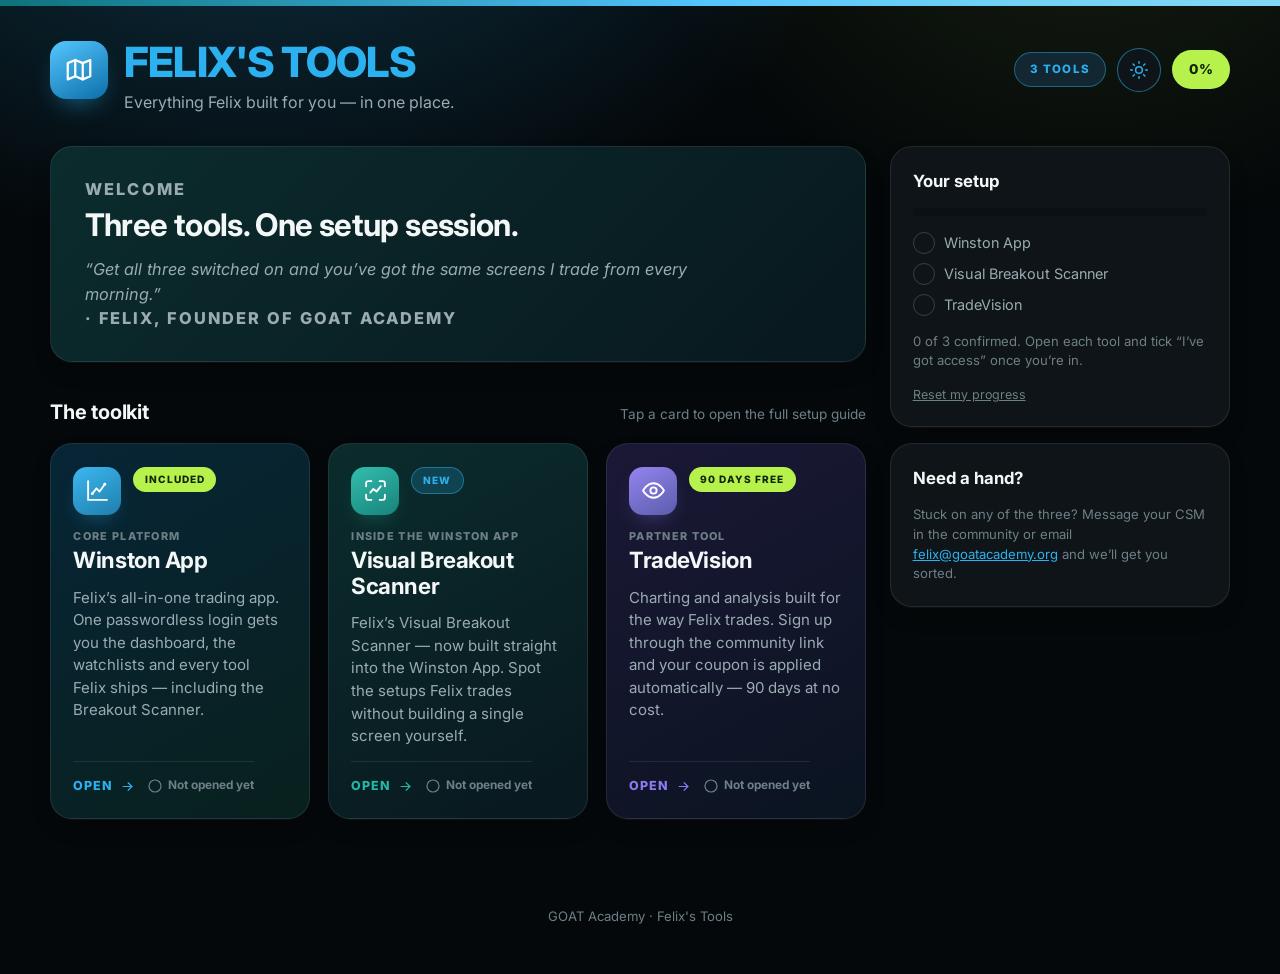
==== index.html @ 4d1be170 "Add Felix's Tools display app Three promotional cards for the Winston App, the Visual Breakout Scann" ====
<!DOCTYPE html>
<html lang="en" data-theme="dark">
  <head>
    <meta charset="utf-8" />
    <meta name="viewport" content="width=device-width, initial-scale=1" />
    <title>Felix's Tools · GOAT Academy</title>
    <meta
      name="description"
      content="The three tools Felix built for the GOAT Academy community — the Winston App, the Visual Breakout Scanner and TradeVision."
    />
    <link
      rel="icon"
      href="data:image/svg+xml,<svg xmlns='http://www.w3.org/2000/svg' viewBox='0 0 100 100'><text y='.9em' font-size='90'>🐐</text></svg>"
    />
    <link rel="preconnect" href="https://fonts.googleapis.com" />
    <link rel="preconnect" href="https://fonts.gstatic.com" crossorigin />
    <link
      href="https://fonts.googleapis.com/css2?family=Inter:wght@400;600;700;800&display=swap"
      rel="stylesheet"
    />
    <link rel="stylesheet" href="assets/styles.css" />
  </head>
  <body>
    <div class="topbar"></div>

    <header class="masthead">
      <div class="wrap masthead__row">
        <span class="brandmark">
          <svg
            id="brandIcon"
            viewBox="0 0 24 24"
            fill="none"
            stroke="currentColor"
            stroke-width="1.8"
            stroke-linecap="round"
            stroke-linejoin="round"
            aria-hidden="true"
          ></svg>
        </span>

        <div class="masthead__titles">
          <h1>Felix's Tools</h1>
          <p>Everything Felix built for you — in one place.</p>
        </div>

        <div class="masthead__meta">
          <span class="chip chip--edition" id="toolCount">3 tools</span>
          <button class="theme-toggle" id="themeToggle" type="button" aria-label="Switch theme">
            <svg
              id="iconMoon"
              class="icon-moon"
              viewBox="0 0 24 24"
              fill="none"
              stroke="currentColor"
              stroke-width="1.8"
              stroke-linecap="round"
              stroke-linejoin="round"
              aria-hidden="true"
            ></svg>
            <svg
              id="iconSun"
              class="icon-sun"
              viewBox="0 0 24 24"
              fill="none"
              stroke="currentColor"
              stroke-width="1.8"
              stroke-linecap="round"
              stroke-linejoin="round"
              aria-hidden="true"
            ></svg>
          </button>
          <span class="chip chip--progress" id="progressChip">0%</span>
        </div>
      </div>
    </header>

    <main class="wrap layout">
      <div>
        <section class="hero">
          <p class="eyebrow">Welcome</p>
          <h2>Three tools. One setup session.</h2>
          <p class="hero__quote">
            “Get all three switched on and you’ve got the same screens I trade
            from every morning.”
          </p>
          <p class="hero__by">· Felix, founder of GOAT Academy</p>
        </section>

        <div class="section-head">
          <h2>The toolkit</h2>
          <span>Tap a card to open the full setup guide</span>
        </div>

        <div class="cards" id="cards"></div>
      </div>

      <aside class="rail">
        <section class="panel" id="progressPanel">
          <h2>Your setup</h2>
          <div class="meter"><div class="meter__fill" id="meterFill"></div></div>
          <ul class="checklist" id="checklist"></ul>
          <p class="panel__note" id="progressNote"></p>
          <button class="reset" id="resetProgress" type="button">Reset my progress</button>
        </section>

        <section class="panel">
          <h2>Need a hand?</h2>
          <p class="panel__note" style="margin-top: 0">
            Stuck on any of the three? Message your CSM in the community or email
            <a href="mailto:felix@goatacademy.org">felix@goatacademy.org</a> and
            we’ll get you sorted.
          </p>
        </section>
      </aside>
    </main>

    <footer class="foot wrap">GOAT Academy · Felix's Tools</footer>

    <div
      class="overlay"
      id="overlay"
      role="dialog"
      aria-modal="true"
      aria-labelledby="detailTitle"
      aria-hidden="true"
    >
      <article class="detail" id="detail"></article>
    </div>

    <script src="assets/data.js"></script>
    <script src="assets/app.js"></script>
  </body>
</html>
---- assets/styles.css ----
/* ==========================================================================
   Felix's Tools — design tokens
   Light is the base palette; dark overrides only the tokens that change.
   ========================================================================== */

:root {
  --font-sans: 'Inter', -apple-system, BlinkMacSystemFont, 'Segoe UI', Roboto,
    Helvetica, Arial, sans-serif;

  --bg: #f2f5f7;
  --bg-glow-1: rgba(36, 169, 232, 0.16);
  --bg-glow-2: rgba(182, 242, 75, 0.14);
  --surface: #ffffff;
  --surface-2: #f6f9fa;
  --surface-sunken: #eef3f5;
  --border: rgba(11, 34, 43, 0.1);
  --border-strong: rgba(11, 34, 43, 0.18);

  --text: #0b222b;
  --text-muted: #5b7079;
  --text-faint: #8497a0;

  --blue: #0d86c4;
  --blue-bright: #24a9e8;
  --lime: #6f9c12;
  --lime-chip-bg: #b6f24b;
  --lime-chip-text: #17300a;

  --card-teal-1: #e4f4f1;
  --card-teal-2: #d8ecf3;
  --card-violet-1: #ece6fb;
  --card-violet-2: #ddeaf9;
  --card-blue-1: #e0f0fb;
  --card-blue-2: #e7f3ec;

  --shadow-sm: 0 1px 2px rgba(11, 34, 43, 0.06),
    0 8px 24px -12px rgba(11, 34, 43, 0.18);
  --shadow-lg: 0 24px 70px -24px rgba(11, 34, 43, 0.35);
  --scrim: rgba(232, 239, 242, 0.72);

  --radius-sm: 10px;
  --radius: 16px;
  --radius-lg: 22px;
  --ease: cubic-bezier(0.22, 0.85, 0.25, 1);
}

html[data-theme='dark'] {
  --bg: #05080a;
  --bg-glow-1: rgba(36, 169, 232, 0.28);
  --bg-glow-2: rgba(182, 242, 75, 0.1);
  --surface: #0e1417;
  --surface-2: #131b1f;
  --surface-sunken: #0a1014;
  --border: rgba(255, 255, 255, 0.09);
  --border-strong: rgba(255, 255, 255, 0.18);

  --text: #f3f7f8;
  --text-muted: #9aabb2;
  --text-faint: #6d7f87;

  --blue: #2cb1f0;
  --blue-bright: #56c6ff;
  --lime: #b6f24b;
  --lime-chip-bg: #b6f24b;
  --lime-chip-text: #10250a;

  --card-teal-1: #0b2c2c;
  --card-teal-2: #08181f;
  --card-violet-1: #1b1836;
  --card-violet-2: #0a1420;
  --card-blue-1: #072536;
  --card-blue-2: #08201d;

  --shadow-sm: 0 1px 0 rgba(255, 255, 255, 0.04),
    0 10px 30px -18px rgba(0, 0, 0, 0.9);
  --shadow-lg: 0 40px 90px -30px rgba(0, 0, 0, 0.95);
  --scrim: rgba(3, 6, 8, 0.78);
}

/* ==========================================================================
   Base
   ========================================================================== */

* {
  box-sizing: border-box;
}

html {
  -webkit-text-size-adjust: 100%;
}

body {
  margin: 0;
  font-family: var(--font-sans);
  background: var(--bg);
  color: var(--text);
  line-height: 1.5;
  -webkit-font-smoothing: antialiased;
  transition: background-color 0.35s var(--ease), color 0.35s var(--ease);
}

body::before {
  content: '';
  position: fixed;
  inset: -20vh 0 auto 0;
  height: 70vh;
  background: radial-gradient(
      70% 100% at 20% 0%,
      var(--bg-glow-1),
      transparent 70%
    ),
    radial-gradient(50% 90% at 85% 5%, var(--bg-glow-2), transparent 70%);
  pointer-events: none;
  z-index: 0;
}

a {
  color: var(--blue);
}

img {
  max-width: 100%;
}

button {
  font: inherit;
  color: inherit;
}

.wrap {
  position: relative;
  z-index: 1;
  width: min(1180px, 100% - 2.5rem);
  margin-inline: auto;
}

.eyebrow {
  font-size: 0.72rem;
  font-weight: 800;
  letter-spacing: 0.14em;
  text-transform: uppercase;
  color: var(--blue);
  margin: 0 0 0.4rem;
}

.visually-hidden {
  position: absolute;
  width: 1px;
  height: 1px;
  margin: -1px;
  padding: 0;
  overflow: hidden;
  clip: rect(0 0 0 0);
  white-space: nowrap;
}

/* ==========================================================================
   Header
   ========================================================================== */

.topbar {
  height: 6px;
  background: linear-gradient(90deg, #0b6b6b, var(--blue-bright) 55%, #7fd8ff);
}

.masthead {
  padding: 2.2rem 0 0.5rem;
}

.masthead__row {
  display: flex;
  align-items: flex-start;
  gap: 1rem;
  flex-wrap: wrap;
}

.brandmark {
  width: 58px;
  height: 58px;
  border-radius: 16px;
  display: grid;
  place-items: center;
  background: linear-gradient(150deg, var(--blue-bright), #0b6fa8);
  color: #fff;
  flex: none;
  box-shadow: 0 12px 28px -14px rgba(36, 169, 232, 0.9);
}

.brandmark svg {
  width: 30px;
  height: 30px;
}

.masthead__titles {
  flex: 1 1 260px;
  min-width: 0;
}

.masthead h1 {
  margin: 0;
  font-size: clamp(1.75rem, 4.5vw, 2.6rem);
  line-height: 1.04;
  letter-spacing: -0.02em;
  font-weight: 800;
  text-transform: uppercase;
  color: var(--blue);
}

.masthead p {
  margin: 0.35rem 0 0;
  color: var(--text-muted);
}

.masthead__meta {
  display: flex;
  align-items: center;
  gap: 0.7rem;
  margin-left: auto;
  padding-top: 0.4rem;
}

.chip {
  display: inline-flex;
  align-items: center;
  gap: 0.4rem;
  padding: 0.5rem 0.95rem;
  border-radius: 999px;
  font-size: 0.72rem;
  font-weight: 800;
  letter-spacing: 0.1em;
  text-transform: uppercase;
  border: 1px solid var(--border-strong);
  background: var(--surface);
  color: var(--text-muted);
}

.chip--edition {
  color: var(--blue);
  border-color: color-mix(in srgb, var(--blue) 45%, transparent);
  background: color-mix(in srgb, var(--blue) 12%, var(--surface));
}

.chip--progress {
  background: var(--lime-chip-bg);
  color: var(--lime-chip-text);
  border-color: transparent;
  font-size: 0.85rem;
  letter-spacing: 0.02em;
  padding: 0.5rem 1rem;
}

.theme-toggle {
  width: 44px;
  height: 44px;
  border-radius: 50%;
  display: grid;
  place-items: center;
  cursor: pointer;
  background: var(--surface);
  border: 1.5px solid color-mix(in srgb, var(--blue) 55%, transparent);
  color: var(--blue);
  transition: transform 0.2s var(--ease), background-color 0.2s var(--ease);
}

.theme-toggle:hover {
  transform: translateY(-1px);
  background: color-mix(in srgb, var(--blue) 12%, var(--surface));
}

.theme-toggle svg {
  width: 20px;
  height: 20px;
}

.theme-toggle .icon-sun {
  display: none;
}

html[data-theme='dark'] .theme-toggle .icon-sun {
  display: block;
}

html[data-theme='dark'] .theme-toggle .icon-moon {
  display: none;
}

/* ==========================================================================
   Hero + progress rail
   ========================================================================== */

.layout {
  display: grid;
  grid-template-columns: minmax(0, 1fr) 340px;
  gap: 1.5rem;
  align-items: start;
  padding: 1.5rem 0 4rem;
}

.hero {
  border-radius: var(--radius-lg);
  padding: 1.9rem 2.1rem;
  background: linear-gradient(135deg, var(--card-teal-1), var(--card-teal-2));
  border: 1px solid var(--border);
  box-shadow: var(--shadow-sm);
}

.hero h2 {
  margin: 0 0 0.55rem;
  font-size: clamp(1.4rem, 3vw, 1.95rem);
  letter-spacing: -0.02em;
}

.hero p {
  margin: 0;
  max-width: 62ch;
  color: var(--text-muted);
  font-size: 1.02rem;
}

.hero__quote {
  font-style: italic;
}

.hero__by {
  margin-top: 1rem;
  font-size: 0.72rem;
  font-weight: 800;
  letter-spacing: 0.12em;
  text-transform: uppercase;
  color: var(--lime);
}

.section-head {
  display: flex;
  align-items: baseline;
  justify-content: space-between;
  gap: 1rem;
  margin: 2.2rem 0 1rem;
}

.section-head h2 {
  margin: 0;
  font-size: 1.25rem;
  letter-spacing: -0.01em;
}

.section-head span {
  font-size: 0.85rem;
  color: var(--text-faint);
}

/* ==========================================================================
   Tool cards
   ========================================================================== */

.cards {
  display: grid;
  grid-template-columns: repeat(auto-fit, minmax(255px, 1fr));
  gap: 1.1rem;
}

.card {
  position: relative;
  display: flex;
  flex-direction: column;
  gap: 0.85rem;
  text-align: left;
  padding: 1.4rem;
  min-height: 300px;
  border-radius: var(--radius-lg);
  border: 1px solid var(--border);
  background: linear-gradient(150deg, var(--c1), var(--c2));
  box-shadow: var(--shadow-sm);
  cursor: pointer;
  overflow: hidden;
  transition: transform 0.3s var(--ease), box-shadow 0.3s var(--ease),
    border-color 0.3s var(--ease), opacity 0.2s linear;
}

.card[data-accent='blue'] {
  --c1: var(--card-blue-1);
  --c2: var(--card-blue-2);
  --tint: var(--blue);
}

.card[data-accent='teal'] {
  --c1: var(--card-teal-1);
  --c2: var(--card-teal-2);
  --tint: #22b8a6;
}

.card[data-accent='violet'] {
  --c1: var(--card-violet-1);
  --c2: var(--card-violet-2);
  --tint: #8b7bf0;
}

.card::after {
  content: '';
  position: absolute;
  inset: auto -30% -55% auto;
  width: 220px;
  height: 220px;
  border-radius: 50%;
  background: radial-gradient(
    circle,
    color-mix(in srgb, var(--tint) 40%, transparent),
    transparent 65%
  );
  opacity: 0.55;
  pointer-events: none;
  transition: transform 0.45s var(--ease), opacity 0.45s var(--ease);
}

.card:hover,
.card:focus-visible {
  transform: translateY(-4px);
  border-color: color-mix(in srgb, var(--tint) 55%, transparent);
  box-shadow: var(--shadow-lg);
  outline: none;
}

.card:hover::after {
  transform: scale(1.25);
  opacity: 0.8;
}

.card.is-source {
  opacity: 0;
  pointer-events: none;
}

.card__top {
  display: flex;
  align-items: flex-start;
  justify-content: space-between;
  gap: 0.75rem;
}

.card__icon {
  width: 48px;
  height: 48px;
  border-radius: 14px;
  display: grid;
  place-items: center;
  color: #fff;
  background: linear-gradient(
    150deg,
    color-mix(in srgb, var(--tint) 92%, #fff),
    color-mix(in srgb, var(--tint) 65%, #04222c)
  );
  box-shadow: 0 10px 24px -14px color-mix(in srgb, var(--tint) 90%, transparent);
  flex: none;
}

.card__icon svg {
  width: 25px;
  height: 25px;
}

.badge {
  padding: 0.32rem 0.7rem;
  border-radius: 999px;
  font-size: 0.63rem;
  font-weight: 800;
  letter-spacing: 0.1em;
  text-transform: uppercase;
  white-space: nowrap;
}

.badge--lime {
  background: var(--lime-chip-bg);
  color: var(--lime-chip-text);
}

.badge--blue {
  background: color-mix(in srgb, var(--blue) 20%, transparent);
  color: var(--blue);
  border: 1px solid color-mix(in srgb, var(--blue) 45%, transparent);
}

.card__kicker {
  font-size: 0.68rem;
  font-weight: 800;
  letter-spacing: 0.12em;
  text-transform: uppercase;
  color: var(--text-faint);
}

.card h3 {
  margin: 0.15rem 0 0;
  font-size: 1.4rem;
  line-height: 1.15;
  letter-spacing: -0.02em;
}

.card__summary {
  margin: 0;
  color: var(--text-muted);
  font-size: 0.94rem;
}

.card__foot {
  margin-top: auto;
  display: flex;
  align-items: center;
  justify-content: space-between;
  gap: 0.75rem;
  padding-top: 0.9rem;
  border-top: 1px solid var(--border);
}

.card__open {
  display: inline-flex;
  align-items: center;
  gap: 0.4rem;
  font-size: 0.78rem;
  font-weight: 800;
  letter-spacing: 0.08em;
  text-transform: uppercase;
  color: var(--tint);
}

.card__open svg {
  width: 15px;
  height: 15px;
  transition: transform 0.25s var(--ease);
}

.card:hover .card__open svg {
  transform: translateX(3px);
}

.status {
  display: inline-flex;
  align-items: center;
  gap: 0.35rem;
  font-size: 0.74rem;
  font-weight: 700;
  color: var(--text-faint);
}

.status svg {
  width: 16px;
  height: 16px;
}

.status[data-state='done'] {
  color: var(--lime);
}

.status[data-state='opened'] {
  color: var(--blue);
}

/* ==========================================================================
   Progress rail
   ========================================================================== */

.rail {
  display: grid;
  gap: 1rem;
  position: sticky;
  top: 1.25rem;
}

.panel {
  border-radius: var(--radius-lg);
  border: 1px solid var(--border);
  background: var(--surface);
  padding: 1.35rem;
  box-shadow: var(--shadow-sm);
}

.panel h2 {
  margin: 0 0 0.9rem;
  font-size: 1.05rem;
}

.meter {
  height: 8px;
  border-radius: 999px;
  background: var(--surface-sunken);
  overflow: hidden;
  margin-bottom: 1rem;
}

.meter__fill {
  height: 100%;
  width: 0%;
  border-radius: 999px;
  background: linear-gradient(90deg, var(--blue-bright), var(--lime-chip-bg));
  transition: width 0.5s var(--ease);
}

.checklist {
  list-style: none;
  margin: 0;
  padding: 0;
  display: grid;
  gap: 0.55rem;
}

.checklist li {
  display: flex;
  align-items: center;
  gap: 0.6rem;
  font-size: 0.9rem;
  color: var(--text-muted);
}

.checklist li[data-state='done'] {
  color: var(--text);
  font-weight: 600;
}

.tick {
  width: 22px;
  height: 22px;
  border-radius: 50%;
  flex: none;
  display: grid;
  place-items: center;
  border: 1.5px solid var(--border-strong);
  color: transparent;
}

.checklist li[data-state='opened'] .tick {
  border-color: var(--blue);
  color: var(--blue);
}

.checklist li[data-state='done'] .tick {
  background: var(--lime-chip-bg);
  border-color: var(--lime-chip-bg);
  color: var(--lime-chip-text);
}

.tick svg {
  width: 12px;
  height: 12px;
}

.panel__note {
  margin: 1rem 0 0;
  font-size: 0.82rem;
  color: var(--text-faint);
}

.panel--complete {
  background: linear-gradient(150deg, var(--card-teal-1), var(--card-teal-2));
}

.reset {
  margin-top: 0.9rem;
  background: none;
  border: none;
  padding: 0;
  font-size: 0.78rem;
  color: var(--text-faint);
  text-decoration: underline;
  cursor: pointer;
}

/* ==========================================================================
   Expanded detail — the card "opens" into this
   ========================================================================== */

.overlay {
  position: fixed;
  inset: 0;
  z-index: 50;
  display: grid;
  place-items: center;
  padding: clamp(0.75rem, 3vw, 2.5rem);
  background: var(--scrim);
  backdrop-filter: blur(14px);
  opacity: 0;
  pointer-events: none;
  transition: opacity 0.3s var(--ease);
}

.overlay.is-open {
  opacity: 1;
  pointer-events: auto;
}

.detail {
  position: relative;
  width: min(760px, 100%);
  max-height: 100%;
  overflow-y: auto;
  border-radius: var(--radius-lg);
  border: 1px solid var(--border-strong);
  background: linear-gradient(160deg, var(--c1), var(--c2) 45%, var(--surface) 45%);
  box-shadow: var(--shadow-lg);
  transform-origin: top left;
}

.detail[data-accent='blue'] {
  --c1: var(--card-blue-1);
  --c2: var(--card-blue-2);
  --tint: var(--blue);
}

.detail[data-accent='teal'] {
  --c1: var(--card-teal-1);
  --c2: var(--card-teal-2);
  --tint: #22b8a6;
}

.detail[data-accent='violet'] {
  --c1: var(--card-violet-1);
  --c2: var(--card-violet-2);
  --tint: #8b7bf0;
}

.detail__inner {
  opacity: 0;
  transition: opacity 0.25s var(--ease) 0.12s;
}

.overlay.is-open .detail__inner {
  opacity: 1;
}

.detail__head {
  padding: 1.7rem 1.8rem 1.5rem;
  display: flex;
  gap: 1rem;
  align-items: flex-start;
}

.detail__head .card__icon {
  width: 58px;
  height: 58px;
  border-radius: 17px;
}

.detail__head .card__icon svg {
  width: 30px;
  height: 30px;
}

.detail h2 {
  margin: 0.2rem 0 0.4rem;
  font-size: clamp(1.5rem, 3.6vw, 2rem);
  letter-spacing: -0.025em;
}

.detail__summary {
  margin: 0;
  color: var(--text-muted);
  max-width: 56ch;
}

.close {
  position: absolute;
  top: 1rem;
  right: 1rem;
  width: 40px;
  height: 40px;
  border-radius: 50%;
  display: grid;
  place-items: center;
  cursor: pointer;
  border: 1px solid var(--border-strong);
  background: var(--surface);
  color: var(--text-muted);
  transition: transform 0.2s var(--ease), color 0.2s var(--ease);
}

.close:hover {
  transform: rotate(90deg);
  color: var(--text);
}

.close svg {
  width: 17px;
  height: 17px;
}

.detail__body {
  background: var(--surface);
  border-top: 1px solid var(--border);
  padding: 1.6rem 1.8rem 1.8rem;
  display: grid;
  gap: 1.5rem;
}

.block h3 {
  margin: 0 0 0.75rem;
  font-size: 0.72rem;
  font-weight: 800;
  letter-spacing: 0.14em;
  text-transform: uppercase;
  color: var(--text-faint);
}

.highlights {
  list-style: none;
  margin: 0;
  padding: 0;
  display: grid;
  gap: 0.5rem;
}

.highlights li {
  display: flex;
  gap: 0.6rem;
  align-items: flex-start;
  font-size: 0.95rem;
  color: var(--text-muted);
}

.highlights li svg {
  width: 17px;
  height: 17px;
  flex: none;
  margin-top: 0.2rem;
  color: var(--tint);
}

.steps {
  list-style: none;
  counter-reset: step;
  margin: 0;
  padding: 0;
  display: grid;
  gap: 0.7rem;
}

.steps li {
  counter-increment: step;
  display: grid;
  grid-template-columns: 30px minmax(0, 1fr);
  gap: 0.8rem;
  align-items: start;
  padding: 0.85rem 1rem;
  border-radius: var(--radius);
  background: var(--surface-2);
  border: 1px solid var(--border);
}

.steps li::before {
  content: counter(step);
  width: 30px;
  height: 30px;
  border-radius: 50%;
  display: grid;
  place-items: center;
  font-size: 0.85rem;
  font-weight: 800;
  color: #fff;
  background: linear-gradient(
    150deg,
    color-mix(in srgb, var(--tint) 92%, #fff),
    color-mix(in srgb, var(--tint) 62%, #04222c)
  );
}

.steps strong.step__title {
  display: block;
  margin-bottom: 0.1rem;
}

.steps p {
  margin: 0;
  font-size: 0.93rem;
  color: var(--text-muted);
}

.callout {
  padding: 0.95rem 1.1rem;
  border-radius: var(--radius);
  border: 1px solid color-mix(in srgb, var(--blue) 30%, transparent);
  background: color-mix(in srgb, var(--blue) 8%, var(--surface));
  font-size: 0.9rem;
  color: var(--text-muted);
}

.callout strong {
  color: var(--text);
}

.video {
  position: relative;
  display: block;
  border-radius: var(--radius);
  overflow: hidden;
  border: 1px solid var(--border);
  aspect-ratio: 16 / 9;
  background: var(--surface-sunken);
}

.video img {
  width: 100%;
  height: 100%;
  object-fit: cover;
  display: block;
}

.video__play {
  position: absolute;
  inset: 0;
  display: grid;
  place-items: center;
  background: linear-gradient(180deg, transparent 40%, rgba(0, 0, 0, 0.55));
  color: #fff;
  transition: background-color 0.25s var(--ease);
}

.video__play span {
  width: 62px;
  height: 62px;
  border-radius: 50%;
  display: grid;
  place-items: center;
  background: rgba(255, 255, 255, 0.16);
  border: 2px solid rgba(255, 255, 255, 0.85);
  backdrop-filter: blur(6px);
  transition: transform 0.25s var(--ease);
}

.video:hover .video__play span {
  transform: scale(1.08);
}

.video__label {
  position: absolute;
  left: 1rem;
  bottom: 0.9rem;
  font-size: 0.8rem;
  font-weight: 700;
  color: #fff;
  text-shadow: 0 2px 10px rgba(0, 0, 0, 0.6);
}

.support {
  padding: 1.1rem 1.2rem;
  border-radius: var(--radius);
  background: var(--surface-2);
  border: 1px solid var(--border);
}

.support h4 {
  margin: 0 0 0.3rem;
  font-size: 0.98rem;
}

.support p {
  margin: 0 0 0.7rem;
  font-size: 0.9rem;
  color: var(--text-muted);
}

/* Actions */

.actions {
  display: flex;
  flex-wrap: wrap;
  gap: 0.7rem;
  align-items: center;
}

.btn {
  display: inline-flex;
  align-items: center;
  gap: 0.5rem;
  padding: 0.8rem 1.25rem;
  border-radius: 999px;
  font-size: 0.9rem;
  font-weight: 700;
  text-decoration: none;
  cursor: pointer;
  border: 1px solid transparent;
  transition: transform 0.2s var(--ease), filter 0.2s var(--ease),
    background-color 0.2s var(--ease);
}

.btn:hover {
  transform: translateY(-1px);
  filter: brightness(1.05);
}

.btn svg {
  width: 16px;
  height: 16px;
}

.btn--primary {
  background: linear-gradient(120deg, var(--blue-bright), var(--blue));
  color: #fff;
  box-shadow: 0 14px 30px -16px var(--blue-bright);
}

.btn--ghost {
  background: transparent;
  border-color: var(--border-strong);
  color: var(--text-muted);
}

.btn--confirm {
  background: var(--surface-2);
  border-color: color-mix(in srgb, var(--lime) 45%, transparent);
  color: var(--text);
}

.btn--confirm[aria-pressed='true'] {
  background: var(--lime-chip-bg);
  border-color: var(--lime-chip-bg);
  color: var(--lime-chip-text);
}

.btn--confirm .check {
  width: 20px;
  height: 20px;
  border-radius: 6px;
  display: grid;
  place-items: center;
  border: 1.5px solid var(--border-strong);
  color: transparent;
}

.btn--confirm[aria-pressed='true'] .check {
  background: var(--lime-chip-text);
  border-color: var(--lime-chip-text);
  color: var(--lime-chip-bg);
}

.confirm-hint {
  font-size: 0.82rem;
  color: var(--text-faint);
  margin: 0;
}

.source-link {
  font-size: 0.8rem;
  color: var(--text-faint);
}

/* ==========================================================================
   Footer
   ========================================================================== */

.foot {
  padding: 1.5rem 0 3rem;
  color: var(--text-faint);
  font-size: 0.82rem;
  text-align: center;
}

/* ==========================================================================
   Responsive
   ========================================================================== */

@media (max-width: 960px) {
  .layout {
    grid-template-columns: minmax(0, 1fr);
  }

  .rail {
    position: static;
  }
}

@media (max-width: 620px) {
  .wrap {
    width: min(1180px, 100% - 1.6rem);
  }

  .masthead__meta {
    margin-left: 0;
    width: 100%;
  }

  .hero {
    padding: 1.4rem;
  }

  .detail__head,
  .detail__body {
    padding-inline: 1.15rem;
  }
}

@media (prefers-reduced-motion: reduce) {
  *,
  *::before,
  *::after {
    animation-duration: 0.001ms !important;
    transition-duration: 0.001ms !important;
  }
}
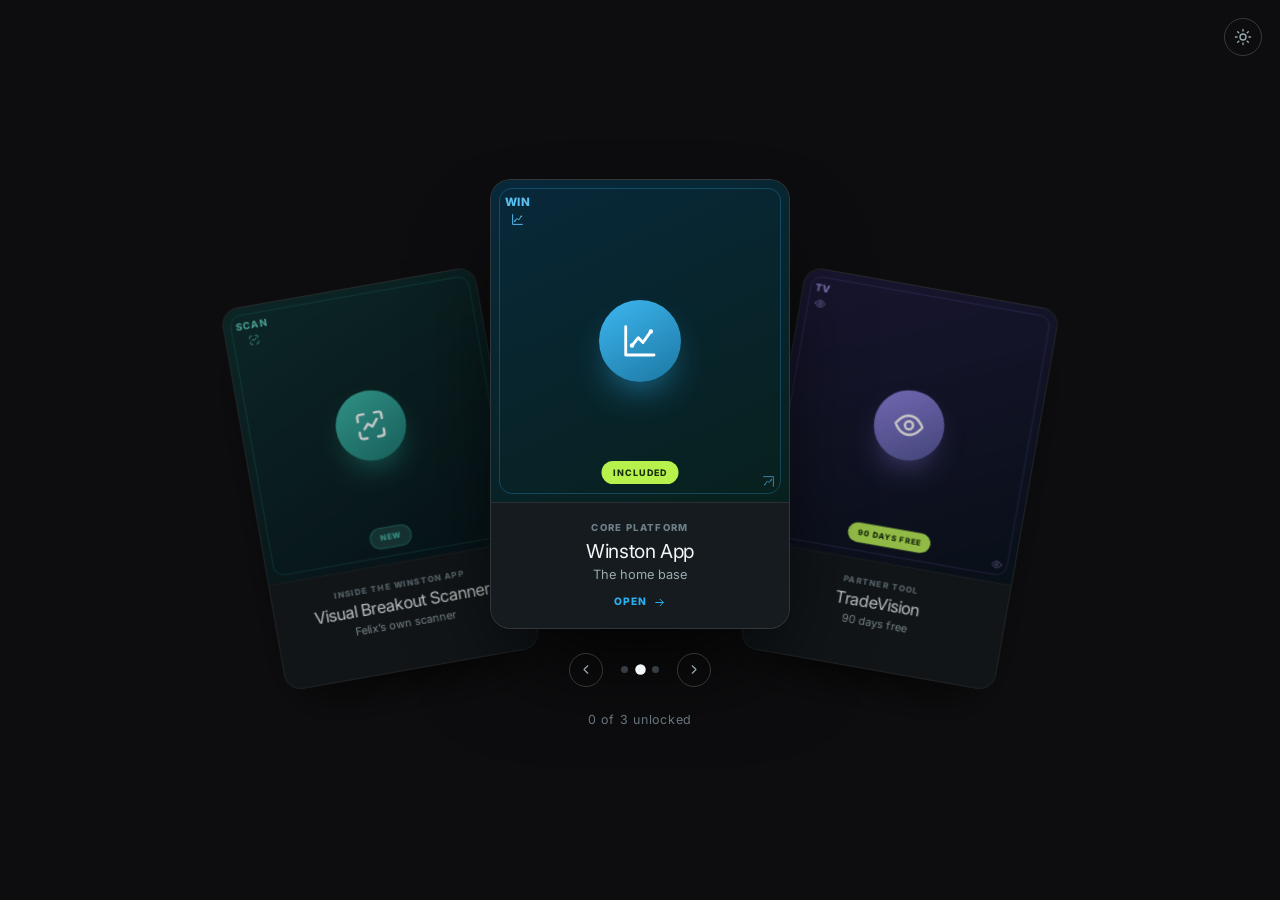
==== commit f5752bfc: "Rework the display as a three-card deck Replaces the dashboard layout with a plain stage holding thr" ====
--- a/index.html
+++ b/index.html
@@ -21,100 +21,44 @@
     <link rel="stylesheet" href="assets/styles.css" />
   </head>
   <body>
-    <div class="topbar"></div>
+    <button class="theme-toggle" id="themeToggle" type="button" aria-label="Switch theme">
+      <svg
+        id="iconMoon"
+        class="icon-moon"
+        viewBox="0 0 24 24"
+        fill="none"
+        stroke="currentColor"
+        stroke-width="1.8"
+        stroke-linecap="round"
+        stroke-linejoin="round"
+        aria-hidden="true"
+      ></svg>
+      <svg
+        id="iconSun"
+        class="icon-sun"
+        viewBox="0 0 24 24"
+        fill="none"
+        stroke="currentColor"
+        stroke-width="1.8"
+        stroke-linecap="round"
+        stroke-linejoin="round"
+        aria-hidden="true"
+      ></svg>
+    </button>
 
-    <header class="masthead">
-      <div class="wrap masthead__row">
-        <span class="brandmark">
-          <svg
-            id="brandIcon"
-            viewBox="0 0 24 24"
-            fill="none"
-            stroke="currentColor"
-            stroke-width="1.8"
-            stroke-linecap="round"
-            stroke-linejoin="round"
-            aria-hidden="true"
-          ></svg>
-        </span>
+    <main class="stage">
+      <h1 class="visually-hidden">Felix's Tools</h1>
 
-        <div class="masthead__titles">
-          <h1>Felix's Tools</h1>
-          <p>Everything Felix built for you — in one place.</p>
-        </div>
+      <div class="deck" id="deck"></div>
 
-        <div class="masthead__meta">
-          <span class="chip chip--edition" id="toolCount">3 tools</span>
-          <button class="theme-toggle" id="themeToggle" type="button" aria-label="Switch theme">
-            <svg
-              id="iconMoon"
-              class="icon-moon"
-              viewBox="0 0 24 24"
-              fill="none"
-              stroke="currentColor"
-              stroke-width="1.8"
-              stroke-linecap="round"
-              stroke-linejoin="round"
-              aria-hidden="true"
-            ></svg>
-            <svg
-              id="iconSun"
-              class="icon-sun"
-              viewBox="0 0 24 24"
-              fill="none"
-              stroke="currentColor"
-              stroke-width="1.8"
-              stroke-linecap="round"
-              stroke-linejoin="round"
-              aria-hidden="true"
-            ></svg>
-          </button>
-          <span class="chip chip--progress" id="progressChip">0%</span>
-        </div>
-      </div>
-    </header>
+      <nav class="deck-nav" aria-label="Choose a tool">
+        <button class="nav-btn" id="prevBtn" type="button" aria-label="Previous tool"></button>
+        <div class="dots" id="dots"></div>
+        <button class="nav-btn" id="nextBtn" type="button" aria-label="Next tool"></button>
+      </nav>
 
-    <main class="wrap layout">
-      <div>
-        <section class="hero">
-          <p class="eyebrow">Welcome</p>
-          <h2>Three tools. One setup session.</h2>
-          <p class="hero__quote">
-            “Get all three switched on and you’ve got the same screens I trade
-            from every morning.”
-          </p>
-          <p class="hero__by">· Felix, founder of GOAT Academy</p>
-        </section>
-
-        <div class="section-head">
-          <h2>The toolkit</h2>
-          <span>Tap a card to open the full setup guide</span>
-        </div>
-
-        <div class="cards" id="cards"></div>
-      </div>
-
-      <aside class="rail">
-        <section class="panel" id="progressPanel">
-          <h2>Your setup</h2>
-          <div class="meter"><div class="meter__fill" id="meterFill"></div></div>
-          <ul class="checklist" id="checklist"></ul>
-          <p class="panel__note" id="progressNote"></p>
-          <button class="reset" id="resetProgress" type="button">Reset my progress</button>
-        </section>
-
-        <section class="panel">
-          <h2>Need a hand?</h2>
-          <p class="panel__note" style="margin-top: 0">
-            Stuck on any of the three? Message your CSM in the community or email
-            <a href="mailto:felix@goatacademy.org">felix@goatacademy.org</a> and
-            we’ll get you sorted.
-          </p>
-        </section>
-      </aside>
+      <p class="deck-status" id="deckStatus"></p>
     </main>
-
-    <footer class="foot wrap">GOAT Academy · Felix's Tools</footer>
 
     <div
       class="overlay"
--- a/assets/styles.css
+++ b/assets/styles.css
@@ -1,5 +1,5 @@
 /* ==========================================================================
-   Felix's Tools — design tokens
+   Felix's Tools — a three-card deck.
    Light is the base palette; dark overrides only the tokens that change.
    ========================================================================== */
 
@@ -7,9 +7,7 @@
   --font-sans: 'Inter', -apple-system, BlinkMacSystemFont, 'Segoe UI', Roboto,
     Helvetica, Arial, sans-serif;
 
-  --bg: #f2f5f7;
-  --bg-glow-1: rgba(36, 169, 232, 0.16);
-  --bg-glow-2: rgba(182, 242, 75, 0.14);
+  --bg: #eef2f4;
   --surface: #ffffff;
   --surface-2: #f6f9fa;
   --surface-sunken: #eef3f5;
@@ -33,11 +31,21 @@
   --card-blue-1: #e0f0fb;
   --card-blue-2: #e7f3ec;
 
+  --card-face: #ffffff;
+  --card-edge: rgba(11, 34, 43, 0.12);
+  --card-shadow: 0 30px 60px -28px rgba(11, 34, 43, 0.55);
+  --card-shadow-active: 0 45px 90px -30px rgba(11, 34, 43, 0.6);
+
   --shadow-sm: 0 1px 2px rgba(11, 34, 43, 0.06),
     0 8px 24px -12px rgba(11, 34, 43, 0.18);
   --shadow-lg: 0 24px 70px -24px rgba(11, 34, 43, 0.35);
   --scrim: rgba(232, 239, 242, 0.72);
 
+  --side-filter: saturate(0.95);
+  --side-opacity: 0.62;
+  --side-filter-hover: saturate(1);
+  --side-opacity-hover: 0.85;
+
   --radius-sm: 10px;
   --radius: 16px;
   --radius-lg: 22px;
@@ -45,12 +53,10 @@
 }
 
 html[data-theme='dark'] {
-  --bg: #05080a;
-  --bg-glow-1: rgba(36, 169, 232, 0.28);
-  --bg-glow-2: rgba(182, 242, 75, 0.1);
-  --surface: #0e1417;
-  --surface-2: #131b1f;
-  --surface-sunken: #0a1014;
+  --bg: #0d0d0f;
+  --surface: #12181b;
+  --surface-2: #171f23;
+  --surface-sunken: #0b1114;
   --border: rgba(255, 255, 255, 0.09);
   --border-strong: rgba(255, 255, 255, 0.18);
 
@@ -61,20 +67,28 @@
   --blue: #2cb1f0;
   --blue-bright: #56c6ff;
   --lime: #b6f24b;
-  --lime-chip-bg: #b6f24b;
-  --lime-chip-text: #10250a;
-
-  --card-teal-1: #0b2c2c;
+
+  --card-teal-1: #0d3130;
   --card-teal-2: #08181f;
-  --card-violet-1: #1b1836;
+  --card-violet-1: #201c40;
   --card-violet-2: #0a1420;
-  --card-blue-1: #072536;
+  --card-blue-1: #08293b;
   --card-blue-2: #08201d;
+
+  --card-face: #151b1f;
+  --card-edge: rgba(255, 255, 255, 0.12);
+  --card-shadow: 0 30px 60px -25px rgba(0, 0, 0, 0.95);
+  --card-shadow-active: 0 50px 100px -30px rgba(0, 0, 0, 1);
 
   --shadow-sm: 0 1px 0 rgba(255, 255, 255, 0.04),
     0 10px 30px -18px rgba(0, 0, 0, 0.9);
   --shadow-lg: 0 40px 90px -30px rgba(0, 0, 0, 0.95);
-  --scrim: rgba(3, 6, 8, 0.78);
+  --scrim: rgba(6, 8, 9, 0.8);
+
+  --side-filter: brightness(0.78) saturate(0.9);
+  --side-opacity: 1;
+  --side-filter-hover: brightness(0.95) saturate(1);
+  --side-opacity-hover: 1;
 }
 
 /* ==========================================================================
@@ -85,8 +99,9 @@
   box-sizing: border-box;
 }
 
-html {
-  -webkit-text-size-adjust: 100%;
+html,
+body {
+  height: 100%;
 }
 
 body {
@@ -99,21 +114,6 @@
   transition: background-color 0.35s var(--ease), color 0.35s var(--ease);
 }
 
-body::before {
-  content: '';
-  position: fixed;
-  inset: -20vh 0 auto 0;
-  height: 70vh;
-  background: radial-gradient(
-      70% 100% at 20% 0%,
-      var(--bg-glow-1),
-      transparent 70%
-    ),
-    radial-gradient(50% 90% at 85% 5%, var(--bg-glow-2), transparent 70%);
-  pointer-events: none;
-  z-index: 0;
-}
-
 a {
   color: var(--blue);
 }
@@ -125,22 +125,6 @@
 button {
   font: inherit;
   color: inherit;
-}
-
-.wrap {
-  position: relative;
-  z-index: 1;
-  width: min(1180px, 100% - 2.5rem);
-  margin-inline: auto;
-}
-
-.eyebrow {
-  font-size: 0.72rem;
-  font-weight: 800;
-  letter-spacing: 0.14em;
-  text-transform: uppercase;
-  color: var(--blue);
-  margin: 0 0 0.4rem;
 }
 
 .visually-hidden {
@@ -154,311 +138,574 @@
   white-space: nowrap;
 }
 
-/* ==========================================================================
-   Header
-   ========================================================================== */
-
-.topbar {
-  height: 6px;
-  background: linear-gradient(90deg, #0b6b6b, var(--blue-bright) 55%, #7fd8ff);
-}
-
-.masthead {
-  padding: 2.2rem 0 0.5rem;
-}
-
-.masthead__row {
-  display: flex;
-  align-items: flex-start;
-  gap: 1rem;
-  flex-wrap: wrap;
-}
-
-.brandmark {
-  width: 58px;
-  height: 58px;
-  border-radius: 16px;
-  display: grid;
-  place-items: center;
-  background: linear-gradient(150deg, var(--blue-bright), #0b6fa8);
-  color: #fff;
-  flex: none;
-  box-shadow: 0 12px 28px -14px rgba(36, 169, 232, 0.9);
-}
-
-.brandmark svg {
-  width: 30px;
-  height: 30px;
-}
-
-.masthead__titles {
-  flex: 1 1 260px;
-  min-width: 0;
-}
-
-.masthead h1 {
-  margin: 0;
-  font-size: clamp(1.75rem, 4.5vw, 2.6rem);
-  line-height: 1.04;
-  letter-spacing: -0.02em;
+.eyebrow {
+  font-size: 0.72rem;
   font-weight: 800;
+  letter-spacing: 0.14em;
   text-transform: uppercase;
   color: var(--blue);
-}
-
-.masthead p {
-  margin: 0.35rem 0 0;
-  color: var(--text-muted);
-}
-
-.masthead__meta {
-  display: flex;
-  align-items: center;
-  gap: 0.7rem;
-  margin-left: auto;
-  padding-top: 0.4rem;
-}
-
-.chip {
-  display: inline-flex;
-  align-items: center;
-  gap: 0.4rem;
-  padding: 0.5rem 0.95rem;
-  border-radius: 999px;
-  font-size: 0.72rem;
-  font-weight: 800;
-  letter-spacing: 0.1em;
-  text-transform: uppercase;
-  border: 1px solid var(--border-strong);
-  background: var(--surface);
-  color: var(--text-muted);
-}
-
-.chip--edition {
-  color: var(--blue);
-  border-color: color-mix(in srgb, var(--blue) 45%, transparent);
-  background: color-mix(in srgb, var(--blue) 12%, var(--surface));
-}
-
-.chip--progress {
-  background: var(--lime-chip-bg);
-  color: var(--lime-chip-text);
-  border-color: transparent;
-  font-size: 0.85rem;
-  letter-spacing: 0.02em;
-  padding: 0.5rem 1rem;
-}
-
-.theme-toggle {
-  width: 44px;
-  height: 44px;
-  border-radius: 50%;
-  display: grid;
-  place-items: center;
-  cursor: pointer;
-  background: var(--surface);
-  border: 1.5px solid color-mix(in srgb, var(--blue) 55%, transparent);
-  color: var(--blue);
-  transition: transform 0.2s var(--ease), background-color 0.2s var(--ease);
-}
-
-.theme-toggle:hover {
-  transform: translateY(-1px);
-  background: color-mix(in srgb, var(--blue) 12%, var(--surface));
-}
-
-.theme-toggle svg {
-  width: 20px;
-  height: 20px;
-}
-
-.theme-toggle .icon-sun {
-  display: none;
-}
-
-html[data-theme='dark'] .theme-toggle .icon-sun {
-  display: block;
-}
-
-html[data-theme='dark'] .theme-toggle .icon-moon {
-  display: none;
+  margin: 0 0 0.4rem;
 }
 
 /* ==========================================================================
-   Hero + progress rail
+   Stage + deck
    ========================================================================== */
 
-.layout {
-  display: grid;
-  grid-template-columns: minmax(0, 1fr) 340px;
-  gap: 1.5rem;
-  align-items: start;
-  padding: 1.5rem 0 4rem;
-}
-
-.hero {
-  border-radius: var(--radius-lg);
-  padding: 1.9rem 2.1rem;
-  background: linear-gradient(135deg, var(--card-teal-1), var(--card-teal-2));
-  border: 1px solid var(--border);
-  box-shadow: var(--shadow-sm);
-}
-
-.hero h2 {
-  margin: 0 0 0.55rem;
-  font-size: clamp(1.4rem, 3vw, 1.95rem);
-  letter-spacing: -0.02em;
-}
-
-.hero p {
-  margin: 0;
-  max-width: 62ch;
-  color: var(--text-muted);
-  font-size: 1.02rem;
-}
-
-.hero__quote {
-  font-style: italic;
-}
-
-.hero__by {
-  margin-top: 1rem;
-  font-size: 0.72rem;
-  font-weight: 800;
-  letter-spacing: 0.12em;
-  text-transform: uppercase;
-  color: var(--lime);
-}
-
-.section-head {
-  display: flex;
-  align-items: baseline;
-  justify-content: space-between;
-  gap: 1rem;
-  margin: 2.2rem 0 1rem;
-}
-
-.section-head h2 {
-  margin: 0;
-  font-size: 1.25rem;
-  letter-spacing: -0.01em;
-}
-
-.section-head span {
-  font-size: 0.85rem;
-  color: var(--text-faint);
-}
-
-/* ==========================================================================
-   Tool cards
-   ========================================================================== */
-
-.cards {
-  display: grid;
-  grid-template-columns: repeat(auto-fit, minmax(255px, 1fr));
-  gap: 1.1rem;
-}
-
-.card {
-  position: relative;
+.stage {
+  min-height: 100%;
   display: flex;
   flex-direction: column;
-  gap: 0.85rem;
-  text-align: left;
-  padding: 1.4rem;
-  min-height: 300px;
-  border-radius: var(--radius-lg);
-  border: 1px solid var(--border);
-  background: linear-gradient(150deg, var(--c1), var(--c2));
-  box-shadow: var(--shadow-sm);
+  align-items: center;
+  justify-content: center;
+  gap: 1.5rem;
+  padding: 2.5rem 1rem 2rem;
+}
+
+.deck {
+  position: relative;
+  width: min(100%, 760px);
+  height: var(--card-h);
+  perspective: 1600px;
+  --card-w: clamp(200px, 26vw, 300px);
+  --card-h: clamp(310px, 40vw, 450px);
+}
+
+/* ==========================================================================
+   The cards
+   ========================================================================== */
+
+.pcard {
+  position: absolute;
+  top: 0;
+  left: 50%;
+  width: var(--card-w);
+  height: var(--card-h);
+  margin-left: calc(var(--card-w) / -2);
+  padding: 0;
+  border: none;
+  background: none;
   cursor: pointer;
+  transform-origin: 50% 115%;
+  transform: translateX(calc(var(--x) * 1%)) translateY(var(--y))
+    rotate(var(--r)) scale(var(--s));
+  z-index: var(--z);
+  transition: transform 0.55s var(--ease), filter 0.45s var(--ease),
+    opacity 0.45s var(--ease);
+  --x: 0;
+  --y: 0px;
+  --r: 0deg;
+  --s: 1;
+  --z: 1;
+}
+
+.pcard:focus-visible {
+  outline: none;
+}
+
+.pcard:focus-visible .pcard__face {
+  box-shadow: var(--card-shadow-active), 0 0 0 3px var(--blue-bright);
+}
+
+/* Side cards sit back, dimmed and tilted, like a fanned hand. */
+.pcard[data-pos='-1'] {
+  --x: -72;
+  --y: 30px;
+  --r: -10deg;
+  --s: 0.86;
+  --z: 2;
+  filter: var(--side-filter);
+  opacity: var(--side-opacity);
+}
+
+.pcard[data-pos='1'] {
+  --x: 72;
+  --y: 30px;
+  --r: 10deg;
+  --s: 0.86;
+  --z: 2;
+  filter: var(--side-filter);
+  opacity: var(--side-opacity);
+}
+
+.pcard[data-pos='-2'] {
+  --x: -105;
+  --y: 60px;
+  --r: -20deg;
+  --s: 0.78;
+  --z: 1;
+  filter: var(--side-filter);
+  opacity: calc(var(--side-opacity) * 0.7);
+}
+
+.pcard[data-pos='2'] {
+  --x: 105;
+  --y: 60px;
+  --r: 20deg;
+  --s: 0.78;
+  --z: 1;
+  filter: var(--side-filter);
+  opacity: calc(var(--side-opacity) * 0.7);
+}
+
+.pcard[data-pos='0'] {
+  --z: 5;
+}
+
+.pcard[data-pos='-1']:hover,
+.pcard[data-pos='1']:hover {
+  --y: 14px;
+  --s: 0.9;
+  filter: var(--side-filter-hover);
+  opacity: var(--side-opacity-hover);
+}
+
+.pcard[data-pos='0']:hover {
+  --y: -8px;
+  --s: 1.02;
+}
+
+/* Card face — a real card: white/graphite stock, thin edge, inner rule. */
+.pcard__face {
+  position: relative;
+  width: 100%;
+  height: 100%;
+  border-radius: clamp(14px, 1.6vw, 22px);
   overflow: hidden;
-  transition: transform 0.3s var(--ease), box-shadow 0.3s var(--ease),
-    border-color 0.3s var(--ease), opacity 0.2s linear;
-}
-
-.card[data-accent='blue'] {
+  display: flex;
+  flex-direction: column;
+  background: var(--card-face);
+  border: 1px solid var(--card-edge);
+  box-shadow: var(--card-shadow);
+  transition: box-shadow 0.45s var(--ease);
+}
+
+.pcard[data-pos='0'] .pcard__face {
+  box-shadow: var(--card-shadow-active);
+}
+
+.pcard[data-accent='blue'] {
   --c1: var(--card-blue-1);
   --c2: var(--card-blue-2);
   --tint: var(--blue);
 }
 
-.card[data-accent='teal'] {
+.pcard[data-accent='teal'] {
   --c1: var(--card-teal-1);
   --c2: var(--card-teal-2);
   --tint: #22b8a6;
 }
 
-.card[data-accent='violet'] {
+.pcard[data-accent='violet'] {
   --c1: var(--card-violet-1);
   --c2: var(--card-violet-2);
   --tint: #8b7bf0;
 }
 
-.card::after {
+/* Upper half: the "art" */
+.pcard__art {
+  position: relative;
+  flex: 1 1 auto;
+  display: grid;
+  place-items: center;
+  background: linear-gradient(155deg, var(--c1), var(--c2));
+}
+
+.pcard__art::after {
   content: '';
   position: absolute;
-  inset: auto -30% -55% auto;
-  width: 220px;
-  height: 220px;
+  inset: 8px;
+  border-radius: clamp(8px, 1vw, 14px);
+  border: 1px solid color-mix(in srgb, var(--tint) 28%, transparent);
+  pointer-events: none;
+}
+
+.pcard__emblem {
+  width: clamp(56px, 7vw, 82px);
+  height: clamp(56px, 7vw, 82px);
   border-radius: 50%;
-  background: radial-gradient(
-    circle,
-    color-mix(in srgb, var(--tint) 40%, transparent),
-    transparent 65%
-  );
-  opacity: 0.55;
-  pointer-events: none;
-  transition: transform 0.45s var(--ease), opacity 0.45s var(--ease);
-}
-
-.card:hover,
-.card:focus-visible {
-  transform: translateY(-4px);
-  border-color: color-mix(in srgb, var(--tint) 55%, transparent);
-  box-shadow: var(--shadow-lg);
-  outline: none;
-}
-
-.card:hover::after {
-  transform: scale(1.25);
-  opacity: 0.8;
-}
-
-.card.is-source {
-  opacity: 0;
-  pointer-events: none;
-}
-
-.card__top {
-  display: flex;
-  align-items: flex-start;
-  justify-content: space-between;
-  gap: 0.75rem;
-}
-
-.card__icon {
-  width: 48px;
-  height: 48px;
-  border-radius: 14px;
   display: grid;
   place-items: center;
   color: #fff;
   background: linear-gradient(
     150deg,
     color-mix(in srgb, var(--tint) 92%, #fff),
-    color-mix(in srgb, var(--tint) 65%, #04222c)
+    color-mix(in srgb, var(--tint) 60%, #04222c)
   );
-  box-shadow: 0 10px 24px -14px color-mix(in srgb, var(--tint) 90%, transparent);
+  box-shadow: 0 18px 40px -18px color-mix(in srgb, var(--tint) 95%, transparent);
+}
+
+.pcard__emblem svg {
+  width: 46%;
+  height: 46%;
+}
+
+/* Promo flag on the art */
+.pcard__flag {
+  position: absolute;
+  left: 50%;
+  bottom: 18px;
+  transform: translateX(-50%);
+  padding: 0.3rem 0.7rem;
+  border-radius: 999px;
+  font-size: clamp(0.54rem, 0.7vw, 0.62rem);
+  font-weight: 800;
+  letter-spacing: 0.12em;
+  text-transform: uppercase;
+  white-space: nowrap;
+  background: var(--lime-chip-bg);
+  color: var(--lime-chip-text);
+}
+
+.pcard__flag[data-tone='blue'] {
+  background: color-mix(in srgb, var(--tint) 24%, var(--card-face));
+  color: color-mix(in srgb, var(--tint) 85%, var(--text));
+  border: 1px solid color-mix(in srgb, var(--tint) 50%, transparent);
+}
+
+/* Corner pips, like a rank + suit */
+.pcard__corner {
+  position: absolute;
+  display: flex;
+  flex-direction: column;
+  align-items: center;
+  gap: 2px;
+  font-size: clamp(0.6rem, 0.9vw, 0.72rem);
+  font-weight: 800;
+  letter-spacing: 0.04em;
+  color: color-mix(in srgb, var(--tint) 78%, var(--text));
+}
+
+.pcard__corner svg {
+  width: 13px;
+  height: 13px;
+}
+
+.pcard__corner--tl {
+  top: 14px;
+  left: 14px;
+}
+
+.pcard__corner--br {
+  bottom: 14px;
+  right: 14px;
+  transform: rotate(180deg);
+  opacity: 0.65;
+}
+
+/* Lower half: the label */
+.pcard__label {
+  flex: 0 0 auto;
+  padding: clamp(0.8rem, 1.4vw, 1.15rem);
+  text-align: center;
+  border-top: 1px solid var(--border);
+  background: var(--card-face);
+}
+
+.pcard__kicker {
+  display: block;
+  font-size: clamp(0.56rem, 0.75vw, 0.66rem);
+  font-weight: 800;
+  letter-spacing: 0.14em;
+  text-transform: uppercase;
+  color: var(--text-faint);
+}
+
+.pcard__name {
+  display: block;
+  margin: 0.25rem 0 0;
+  font-size: clamp(0.98rem, 1.5vw, 1.3rem);
+  line-height: 1.15;
+  letter-spacing: -0.02em;
+}
+
+.pcard__tagline {
+  display: block;
+  margin: 0.2rem 0 0;
+  font-size: clamp(0.72rem, 1vw, 0.85rem);
+  color: var(--text-muted);
+}
+
+.pcard__hint {
+  margin: 0.65rem 0 0;
+  display: flex;
+  align-items: center;
+  justify-content: center;
+  gap: 0.35rem;
+  font-size: clamp(0.6rem, 0.8vw, 0.7rem);
+  font-weight: 800;
+  letter-spacing: 0.1em;
+  text-transform: uppercase;
+  color: var(--tint);
+  opacity: 0;
+  transform: translateY(4px);
+  transition: opacity 0.35s var(--ease), transform 0.35s var(--ease);
+}
+
+.pcard__hint svg {
+  width: 13px;
+  height: 13px;
+}
+
+.pcard[data-pos='0'] .pcard__hint {
+  opacity: 1;
+  transform: none;
+}
+
+/* Unlocked seal */
+.pcard__seal {
+  position: absolute;
+  top: 12px;
+  right: 12px;
+  width: 26px;
+  height: 26px;
+  border-radius: 50%;
+  display: grid;
+  place-items: center;
+  background: var(--lime-chip-bg);
+  color: var(--lime-chip-text);
+  box-shadow: 0 6px 16px -8px rgba(0, 0, 0, 0.7);
+  opacity: 0;
+  transform: scale(0.5);
+  transition: opacity 0.3s var(--ease), transform 0.35s var(--ease);
+}
+
+.pcard__seal svg {
+  width: 14px;
+  height: 14px;
+}
+
+.pcard[data-state='done'] .pcard__seal {
+  opacity: 1;
+  transform: none;
+}
+
+.pcard.is-source {
+  opacity: 0;
+  pointer-events: none;
+}
+
+/* ==========================================================================
+   Nav
+   ========================================================================== */
+
+.deck-nav {
+  position: relative;
+  z-index: 10;
+  display: flex;
+  align-items: center;
+  gap: 1.1rem;
+}
+
+.nav-btn {
+  width: 34px;
+  height: 34px;
+  border-radius: 50%;
+  display: grid;
+  place-items: center;
+  cursor: pointer;
+  border: 1px solid var(--border-strong);
+  background: transparent;
+  color: var(--text-muted);
+  transition: color 0.2s var(--ease), border-color 0.2s var(--ease),
+    transform 0.2s var(--ease);
+}
+
+.nav-btn:hover {
+  color: var(--text);
+  border-color: var(--text-faint);
+  transform: scale(1.06);
+}
+
+.nav-btn svg {
+  width: 15px;
+  height: 15px;
+}
+
+.dots {
+  display: flex;
+  align-items: center;
+  gap: 0.55rem;
+}
+
+.dot {
+  width: 7px;
+  height: 7px;
+  padding: 0;
+  border: none;
+  border-radius: 50%;
+  cursor: pointer;
+  background: var(--text-faint);
+  opacity: 0.45;
+  transition: opacity 0.25s var(--ease), transform 0.25s var(--ease),
+    background-color 0.25s var(--ease);
+}
+
+.dot:hover {
+  opacity: 0.8;
+}
+
+.dot[aria-current='true'] {
+  opacity: 1;
+  transform: scale(1.5);
+  background: var(--text);
+}
+
+.dot[data-state='done'] {
+  background: var(--lime-chip-bg);
+  opacity: 1;
+}
+
+.deck-status {
+  margin: 0;
+  font-size: 0.78rem;
+  letter-spacing: 0.06em;
+  color: var(--text-faint);
+}
+
+.theme-toggle {
+  position: fixed;
+  top: 1.1rem;
+  right: 1.1rem;
+  z-index: 20;
+  width: 38px;
+  height: 38px;
+  border-radius: 50%;
+  display: grid;
+  place-items: center;
+  cursor: pointer;
+  background: transparent;
+  border: 1px solid var(--border-strong);
+  color: var(--text-muted);
+  transition: color 0.2s var(--ease), transform 0.2s var(--ease);
+}
+
+.theme-toggle:hover {
+  color: var(--text);
+  transform: scale(1.06);
+}
+
+.theme-toggle svg {
+  width: 18px;
+  height: 18px;
+}
+
+.theme-toggle .icon-sun {
+  display: none;
+}
+
+html[data-theme='dark'] .theme-toggle .icon-sun {
+  display: block;
+}
+
+html[data-theme='dark'] .theme-toggle .icon-moon {
+  display: none;
+}
+
+/* ==========================================================================
+   Expanded detail — the card "opens" into this
+   ========================================================================== */
+
+.overlay {
+  position: fixed;
+  inset: 0;
+  z-index: 50;
+  display: grid;
+  place-items: center;
+  padding: clamp(0.75rem, 3vw, 2.5rem);
+  background: var(--scrim);
+  backdrop-filter: blur(14px);
+  opacity: 0;
+  pointer-events: none;
+  transition: opacity 0.3s var(--ease);
+}
+
+.overlay.is-open {
+  opacity: 1;
+  pointer-events: auto;
+}
+
+.detail {
+  position: relative;
+  width: min(680px, 100%);
+  max-height: 100%;
+  overflow-y: auto;
+  border-radius: var(--radius-lg);
+  border: 1px solid var(--border-strong);
+  background: var(--surface);
+  box-shadow: var(--shadow-lg);
+  transform-origin: top left;
+}
+
+.detail[data-accent='blue'] {
+  --c1: var(--card-blue-1);
+  --c2: var(--card-blue-2);
+  --tint: var(--blue);
+}
+
+.detail[data-accent='teal'] {
+  --c1: var(--card-teal-1);
+  --c2: var(--card-teal-2);
+  --tint: #22b8a6;
+}
+
+.detail[data-accent='violet'] {
+  --c1: var(--card-violet-1);
+  --c2: var(--card-violet-2);
+  --tint: #8b7bf0;
+}
+
+.detail__inner {
+  opacity: 0;
+  transition: opacity 0.25s var(--ease) 0.12s;
+}
+
+.overlay.is-open .detail__inner {
+  opacity: 1;
+}
+
+.detail__head {
+  padding: 1.7rem 1.8rem 1.5rem;
+  display: flex;
+  gap: 1rem;
+  align-items: flex-start;
+  background: linear-gradient(155deg, var(--c1), var(--c2));
+}
+
+.detail__emblem {
+  width: 58px;
+  height: 58px;
+  border-radius: 17px;
   flex: none;
-}
-
-.card__icon svg {
-  width: 25px;
-  height: 25px;
+  display: grid;
+  place-items: center;
+  color: #fff;
+  background: linear-gradient(
+    150deg,
+    color-mix(in srgb, var(--tint) 92%, #fff),
+    color-mix(in srgb, var(--tint) 60%, #04222c)
+  );
+  box-shadow: 0 14px 30px -16px color-mix(in srgb, var(--tint) 95%, transparent);
+}
+
+.detail__emblem svg {
+  width: 28px;
+  height: 28px;
+}
+
+.detail h2 {
+  margin: 0.2rem 0 0.4rem;
+  font-size: clamp(1.5rem, 3.6vw, 2rem);
+  letter-spacing: -0.025em;
+}
+
+.detail__summary {
+  margin: 0;
+  color: var(--text-muted);
+  max-width: 56ch;
 }
 
 .badge {
+  display: inline-block;
   padding: 0.32rem 0.7rem;
   border-radius: 999px;
   font-size: 0.63rem;
@@ -477,281 +724,6 @@
   background: color-mix(in srgb, var(--blue) 20%, transparent);
   color: var(--blue);
   border: 1px solid color-mix(in srgb, var(--blue) 45%, transparent);
-}
-
-.card__kicker {
-  font-size: 0.68rem;
-  font-weight: 800;
-  letter-spacing: 0.12em;
-  text-transform: uppercase;
-  color: var(--text-faint);
-}
-
-.card h3 {
-  margin: 0.15rem 0 0;
-  font-size: 1.4rem;
-  line-height: 1.15;
-  letter-spacing: -0.02em;
-}
-
-.card__summary {
-  margin: 0;
-  color: var(--text-muted);
-  font-size: 0.94rem;
-}
-
-.card__foot {
-  margin-top: auto;
-  display: flex;
-  align-items: center;
-  justify-content: space-between;
-  gap: 0.75rem;
-  padding-top: 0.9rem;
-  border-top: 1px solid var(--border);
-}
-
-.card__open {
-  display: inline-flex;
-  align-items: center;
-  gap: 0.4rem;
-  font-size: 0.78rem;
-  font-weight: 800;
-  letter-spacing: 0.08em;
-  text-transform: uppercase;
-  color: var(--tint);
-}
-
-.card__open svg {
-  width: 15px;
-  height: 15px;
-  transition: transform 0.25s var(--ease);
-}
-
-.card:hover .card__open svg {
-  transform: translateX(3px);
-}
-
-.status {
-  display: inline-flex;
-  align-items: center;
-  gap: 0.35rem;
-  font-size: 0.74rem;
-  font-weight: 700;
-  color: var(--text-faint);
-}
-
-.status svg {
-  width: 16px;
-  height: 16px;
-}
-
-.status[data-state='done'] {
-  color: var(--lime);
-}
-
-.status[data-state='opened'] {
-  color: var(--blue);
-}
-
-/* ==========================================================================
-   Progress rail
-   ========================================================================== */
-
-.rail {
-  display: grid;
-  gap: 1rem;
-  position: sticky;
-  top: 1.25rem;
-}
-
-.panel {
-  border-radius: var(--radius-lg);
-  border: 1px solid var(--border);
-  background: var(--surface);
-  padding: 1.35rem;
-  box-shadow: var(--shadow-sm);
-}
-
-.panel h2 {
-  margin: 0 0 0.9rem;
-  font-size: 1.05rem;
-}
-
-.meter {
-  height: 8px;
-  border-radius: 999px;
-  background: var(--surface-sunken);
-  overflow: hidden;
-  margin-bottom: 1rem;
-}
-
-.meter__fill {
-  height: 100%;
-  width: 0%;
-  border-radius: 999px;
-  background: linear-gradient(90deg, var(--blue-bright), var(--lime-chip-bg));
-  transition: width 0.5s var(--ease);
-}
-
-.checklist {
-  list-style: none;
-  margin: 0;
-  padding: 0;
-  display: grid;
-  gap: 0.55rem;
-}
-
-.checklist li {
-  display: flex;
-  align-items: center;
-  gap: 0.6rem;
-  font-size: 0.9rem;
-  color: var(--text-muted);
-}
-
-.checklist li[data-state='done'] {
-  color: var(--text);
-  font-weight: 600;
-}
-
-.tick {
-  width: 22px;
-  height: 22px;
-  border-radius: 50%;
-  flex: none;
-  display: grid;
-  place-items: center;
-  border: 1.5px solid var(--border-strong);
-  color: transparent;
-}
-
-.checklist li[data-state='opened'] .tick {
-  border-color: var(--blue);
-  color: var(--blue);
-}
-
-.checklist li[data-state='done'] .tick {
-  background: var(--lime-chip-bg);
-  border-color: var(--lime-chip-bg);
-  color: var(--lime-chip-text);
-}
-
-.tick svg {
-  width: 12px;
-  height: 12px;
-}
-
-.panel__note {
-  margin: 1rem 0 0;
-  font-size: 0.82rem;
-  color: var(--text-faint);
-}
-
-.panel--complete {
-  background: linear-gradient(150deg, var(--card-teal-1), var(--card-teal-2));
-}
-
-.reset {
-  margin-top: 0.9rem;
-  background: none;
-  border: none;
-  padding: 0;
-  font-size: 0.78rem;
-  color: var(--text-faint);
-  text-decoration: underline;
-  cursor: pointer;
-}
-
-/* ==========================================================================
-   Expanded detail — the card "opens" into this
-   ========================================================================== */
-
-.overlay {
-  position: fixed;
-  inset: 0;
-  z-index: 50;
-  display: grid;
-  place-items: center;
-  padding: clamp(0.75rem, 3vw, 2.5rem);
-  background: var(--scrim);
-  backdrop-filter: blur(14px);
-  opacity: 0;
-  pointer-events: none;
-  transition: opacity 0.3s var(--ease);
-}
-
-.overlay.is-open {
-  opacity: 1;
-  pointer-events: auto;
-}
-
-.detail {
-  position: relative;
-  width: min(760px, 100%);
-  max-height: 100%;
-  overflow-y: auto;
-  border-radius: var(--radius-lg);
-  border: 1px solid var(--border-strong);
-  background: linear-gradient(160deg, var(--c1), var(--c2) 45%, var(--surface) 45%);
-  box-shadow: var(--shadow-lg);
-  transform-origin: top left;
-}
-
-.detail[data-accent='blue'] {
-  --c1: var(--card-blue-1);
-  --c2: var(--card-blue-2);
-  --tint: var(--blue);
-}
-
-.detail[data-accent='teal'] {
-  --c1: var(--card-teal-1);
-  --c2: var(--card-teal-2);
-  --tint: #22b8a6;
-}
-
-.detail[data-accent='violet'] {
-  --c1: var(--card-violet-1);
-  --c2: var(--card-violet-2);
-  --tint: #8b7bf0;
-}
-
-.detail__inner {
-  opacity: 0;
-  transition: opacity 0.25s var(--ease) 0.12s;
-}
-
-.overlay.is-open .detail__inner {
-  opacity: 1;
-}
-
-.detail__head {
-  padding: 1.7rem 1.8rem 1.5rem;
-  display: flex;
-  gap: 1rem;
-  align-items: flex-start;
-}
-
-.detail__head .card__icon {
-  width: 58px;
-  height: 58px;
-  border-radius: 17px;
-}
-
-.detail__head .card__icon svg {
-  width: 30px;
-  height: 30px;
-}
-
-.detail h2 {
-  margin: 0.2rem 0 0.4rem;
-  font-size: clamp(1.5rem, 3.6vw, 2rem);
-  letter-spacing: -0.025em;
-}
-
-.detail__summary {
-  margin: 0;
-  color: var(--text-muted);
-  max-width: 56ch;
 }
 
 .close {
@@ -907,7 +879,6 @@
   place-items: center;
   background: linear-gradient(180deg, transparent 40%, rgba(0, 0, 0, 0.55));
   color: #fff;
-  transition: background-color 0.25s var(--ease);
 }
 
 .video__play span {
@@ -1040,42 +1011,21 @@
 }
 
 /* ==========================================================================
-   Footer
-   ========================================================================== */
-
-.foot {
-  padding: 1.5rem 0 3rem;
-  color: var(--text-faint);
-  font-size: 0.82rem;
-  text-align: center;
-}
-
-/* ==========================================================================
    Responsive
    ========================================================================== */
 
-@media (max-width: 960px) {
-  .layout {
-    grid-template-columns: minmax(0, 1fr);
+@media (max-width: 700px) {
+  .deck {
+    --card-w: clamp(180px, 54vw, 240px);
+    --card-h: clamp(280px, 82vw, 370px);
   }
 
-  .rail {
-    position: static;
+  .pcard[data-pos='-1'] {
+    --x: -56;
   }
-}
-
-@media (max-width: 620px) {
-  .wrap {
-    width: min(1180px, 100% - 1.6rem);
-  }
-
-  .masthead__meta {
-    margin-left: 0;
-    width: 100%;
-  }
-
-  .hero {
-    padding: 1.4rem;
+
+  .pcard[data-pos='1'] {
+    --x: 56;
   }
 
   .detail__head,
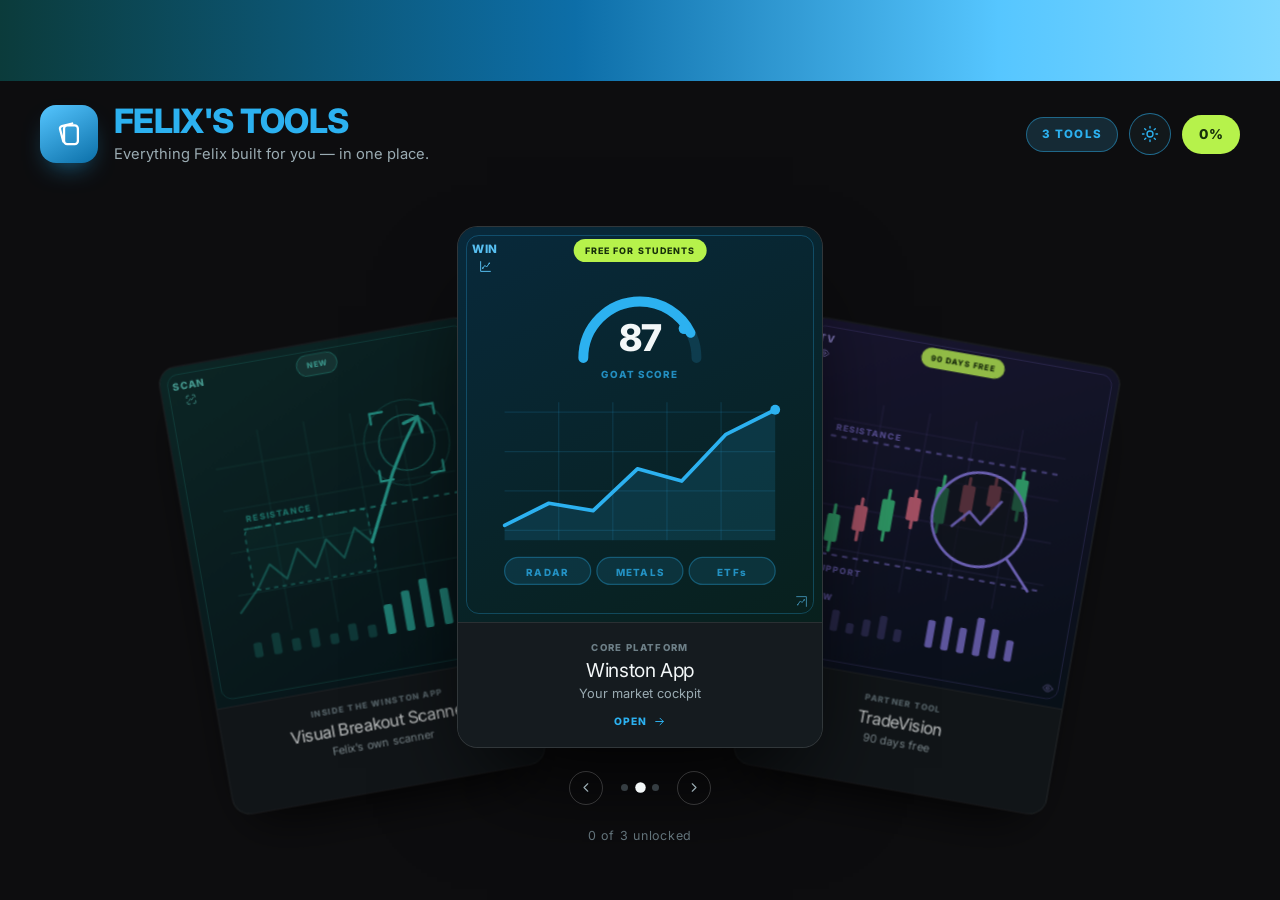
==== commit 0b6eef90: "Real product content, drawn card art, banner header Content: replaces placeholder marketing copy wit" ====
--- a/index.html
+++ b/index.html
@@ -21,33 +21,60 @@
     <link rel="stylesheet" href="assets/styles.css" />
   </head>
   <body>
-    <button class="theme-toggle" id="themeToggle" type="button" aria-label="Switch theme">
-      <svg
-        id="iconMoon"
-        class="icon-moon"
-        viewBox="0 0 24 24"
-        fill="none"
-        stroke="currentColor"
-        stroke-width="1.8"
-        stroke-linecap="round"
-        stroke-linejoin="round"
-        aria-hidden="true"
-      ></svg>
-      <svg
-        id="iconSun"
-        class="icon-sun"
-        viewBox="0 0 24 24"
-        fill="none"
-        stroke="currentColor"
-        stroke-width="1.8"
-        stroke-linecap="round"
-        stroke-linejoin="round"
-        aria-hidden="true"
-      ></svg>
-    </button>
+    <div class="banner"></div>
+
+    <header class="masthead">
+      <div class="masthead__row">
+        <span class="brandmark">
+          <svg
+            id="brandIcon"
+            viewBox="0 0 24 24"
+            fill="none"
+            stroke="currentColor"
+            stroke-width="1.8"
+            stroke-linecap="round"
+            stroke-linejoin="round"
+            aria-hidden="true"
+          ></svg>
+        </span>
+
+        <div class="masthead__titles">
+          <h1>Felix's Tools</h1>
+          <p>Everything Felix built for you — in one place.</p>
+        </div>
+
+        <div class="masthead__meta">
+          <span class="chip chip--count" id="toolCount"></span>
+          <button class="theme-toggle" id="themeToggle" type="button" aria-label="Switch theme">
+            <svg
+              id="iconMoon"
+              class="icon-moon"
+              viewBox="0 0 24 24"
+              fill="none"
+              stroke="currentColor"
+              stroke-width="1.8"
+              stroke-linecap="round"
+              stroke-linejoin="round"
+              aria-hidden="true"
+            ></svg>
+            <svg
+              id="iconSun"
+              class="icon-sun"
+              viewBox="0 0 24 24"
+              fill="none"
+              stroke="currentColor"
+              stroke-width="1.8"
+              stroke-linecap="round"
+              stroke-linejoin="round"
+              aria-hidden="true"
+            ></svg>
+          </button>
+          <span class="chip chip--progress" id="progressChip">0%</span>
+        </div>
+      </div>
+    </header>
 
     <main class="stage">
-      <h1 class="visually-hidden">Felix's Tools</h1>
 
       <div class="deck" id="deck"></div>
 
@@ -72,6 +99,7 @@
     </div>
 
     <script src="assets/data.js"></script>
+    <script src="assets/art.js"></script>
     <script src="assets/app.js"></script>
   </body>
 </html>
--- a/assets/styles.css
+++ b/assets/styles.css
@@ -106,6 +106,9 @@
 
 body {
   margin: 0;
+  min-height: 100%;
+  display: flex;
+  flex-direction: column;
   font-family: var(--font-sans);
   background: var(--bg);
   color: var(--text);
@@ -148,26 +151,122 @@
 }
 
 /* ==========================================================================
+   Banner + masthead
+   ========================================================================== */
+
+.banner {
+  height: clamp(56px, 9vh, 96px);
+  background: linear-gradient(90deg, #0b3b3b, #0d6ea8 45%, var(--blue-bright) 78%, #7fd8ff);
+}
+
+.masthead {
+  padding: 1.4rem clamp(1rem, 4vw, 2.5rem) 0.4rem;
+}
+
+.masthead__row {
+  display: flex;
+  align-items: center;
+  gap: 1rem;
+  flex-wrap: wrap;
+  max-width: 1240px;
+  margin-inline: auto;
+}
+
+.brandmark {
+  width: clamp(46px, 5vw, 58px);
+  height: clamp(46px, 5vw, 58px);
+  border-radius: 16px;
+  display: grid;
+  place-items: center;
+  flex: none;
+  color: #fff;
+  background: linear-gradient(150deg, var(--blue-bright), #0b6fa8);
+  box-shadow: 0 12px 28px -14px rgba(36, 169, 232, 0.9);
+}
+
+.brandmark svg {
+  width: 52%;
+  height: 52%;
+}
+
+.masthead__titles {
+  flex: 1 1 220px;
+  min-width: 0;
+}
+
+.masthead h1 {
+  margin: 0;
+  font-size: clamp(1.4rem, 3.4vw, 2.1rem);
+  line-height: 1.05;
+  letter-spacing: -0.02em;
+  font-weight: 800;
+  text-transform: uppercase;
+  color: var(--blue);
+}
+
+.masthead p {
+  margin: 0.3rem 0 0;
+  font-size: 0.92rem;
+  color: var(--text-muted);
+}
+
+.masthead__meta {
+  display: flex;
+  align-items: center;
+  gap: 0.7rem;
+  margin-left: auto;
+}
+
+.chip {
+  display: inline-flex;
+  align-items: center;
+  padding: 0.5rem 0.95rem;
+  border-radius: 999px;
+  font-size: 0.72rem;
+  font-weight: 800;
+  letter-spacing: 0.1em;
+  text-transform: uppercase;
+  border: 1px solid var(--border-strong);
+  background: var(--surface);
+  color: var(--text-muted);
+}
+
+.chip--count {
+  color: var(--blue);
+  border-color: color-mix(in srgb, var(--blue) 45%, transparent);
+  background: color-mix(in srgb, var(--blue) 12%, var(--surface));
+}
+
+.chip--progress {
+  background: var(--lime-chip-bg);
+  color: var(--lime-chip-text);
+  border-color: transparent;
+  font-size: 0.85rem;
+  letter-spacing: 0.02em;
+  padding: 0.5rem 1rem;
+}
+
+/* ==========================================================================
    Stage + deck
    ========================================================================== */
 
 .stage {
-  min-height: 100%;
+  flex: 1 1 auto;
   display: flex;
   flex-direction: column;
   align-items: center;
   justify-content: center;
-  gap: 1.5rem;
-  padding: 2.5rem 1rem 2rem;
+  gap: clamp(1rem, 2.5vh, 1.75rem);
+  padding: clamp(1rem, 3vh, 2.25rem) 1rem clamp(1.25rem, 3vh, 2rem);
 }
 
 .deck {
   position: relative;
-  width: min(100%, 760px);
+  width: min(100%, 1000px);
   height: var(--card-h);
-  perspective: 1600px;
-  --card-w: clamp(200px, 26vw, 300px);
-  --card-h: clamp(310px, 40vw, 450px);
+  perspective: 1800px;
+  --card-h: clamp(340px, 58vh, 600px);
+  --card-w: calc(var(--card-h) * 0.7);
 }
 
 /* ==========================================================================
@@ -185,9 +284,10 @@
   border: none;
   background: none;
   cursor: pointer;
-  transform-origin: 50% 115%;
-  transform: translateX(calc(var(--x) * 1%)) translateY(var(--y))
-    rotate(var(--r)) scale(var(--s));
+  transform-origin: 50% 118%;
+  transform: translateX(calc(var(--x) * 1%))
+    translateY(calc(var(--y) + var(--hover-y, 0px))) rotate(var(--r))
+    scale(calc(var(--s) * var(--hover-s, 1)));
   z-index: var(--z);
   transition: transform 0.55s var(--ease), filter 0.45s var(--ease),
     opacity 0.45s var(--ease);
@@ -206,62 +306,36 @@
   box-shadow: var(--card-shadow-active), 0 0 0 3px var(--blue-bright);
 }
 
-/* Side cards sit back, dimmed and tilted, like a fanned hand. */
-.pcard[data-pos='-1'] {
-  --x: -72;
-  --y: 30px;
-  --r: -10deg;
-  --s: 0.86;
-  --z: 2;
+/* Side cards sit back, dimmed and tilted, like a fanned hand.
+   Geometry (--x/--y/--r/--s/--z) is set per card in app.js so the fan works
+   for three tools or ten; these rules only set the mood. */
+.pcard[data-side='side'] {
   filter: var(--side-filter);
   opacity: var(--side-opacity);
 }
 
-.pcard[data-pos='1'] {
-  --x: 72;
-  --y: 30px;
-  --r: 10deg;
-  --s: 0.86;
-  --z: 2;
+.pcard[data-side='far'] {
   filter: var(--side-filter);
-  opacity: var(--side-opacity);
-}
-
-.pcard[data-pos='-2'] {
-  --x: -105;
-  --y: 60px;
-  --r: -20deg;
-  --s: 0.78;
-  --z: 1;
-  filter: var(--side-filter);
-  opacity: calc(var(--side-opacity) * 0.7);
-}
-
-.pcard[data-pos='2'] {
-  --x: 105;
-  --y: 60px;
-  --r: 20deg;
-  --s: 0.78;
-  --z: 1;
-  filter: var(--side-filter);
-  opacity: calc(var(--side-opacity) * 0.7);
-}
-
-.pcard[data-pos='0'] {
-  --z: 5;
-}
-
-.pcard[data-pos='-1']:hover,
-.pcard[data-pos='1']:hover {
-  --y: 14px;
-  --s: 0.9;
+  opacity: calc(var(--side-opacity) * 0.45);
+}
+
+/* Anything deeper than that is parked behind the fan. */
+.pcard[data-side='hidden'] {
+  opacity: 0;
+  pointer-events: none;
+}
+
+.pcard[data-side='side']:hover,
+.pcard[data-side='far']:hover {
+  --hover-y: -16px;
+  --hover-s: 1.05;
   filter: var(--side-filter-hover);
   opacity: var(--side-opacity-hover);
 }
 
-.pcard[data-pos='0']:hover {
-  --y: -8px;
-  --s: 1.02;
+.pcard[data-side='center']:hover {
+  --hover-y: -10px;
+  --hover-s: 1.02;
 }
 
 /* Card face — a real card: white/graphite stock, thin edge, inner rule. */
@@ -279,7 +353,7 @@
   transition: box-shadow 0.45s var(--ease);
 }
 
-.pcard[data-pos='0'] .pcard__face {
+.pcard[data-side='center'] .pcard__face {
   box-shadow: var(--card-shadow-active);
 }
 
@@ -305,8 +379,11 @@
 .pcard__art {
   position: relative;
   flex: 1 1 auto;
-  display: grid;
-  place-items: center;
+  min-height: 0;
+  overflow: hidden;
+  display: grid;
+  place-items: stretch;
+  padding: clamp(0.5rem, 1vw, 0.9rem);
   background: linear-gradient(155deg, var(--c1), var(--c2));
 }
 
@@ -339,11 +416,181 @@
   height: 46%;
 }
 
+
+/* ==========================================================================
+   Card artwork (assets/art.js)
+   ========================================================================== */
+
+.scene {
+  width: 100%;
+  height: 100%;
+  min-height: 0;
+  display: block;
+}
+
+.scene text {
+  font-family: var(--font-sans);
+  font-weight: 800;
+  font-size: 8px;
+  letter-spacing: 0.12em;
+}
+
+.a-grid path {
+  stroke: var(--tint);
+  stroke-width: 1;
+  opacity: 0.14;
+  fill: none;
+}
+
+.a-line,
+.a-line-soft {
+  fill: none;
+  stroke: var(--tint);
+  stroke-width: 3;
+  stroke-linecap: round;
+  stroke-linejoin: round;
+}
+
+.a-line-soft {
+  stroke-width: 2;
+  opacity: 0.45;
+}
+
+.a-fill {
+  fill: var(--tint);
+  opacity: 0.14;
+  stroke: none;
+}
+
+.a-rule {
+  fill: none;
+  stroke: var(--tint);
+  stroke-width: 1.5;
+  stroke-dasharray: 5 5;
+  opacity: 0.7;
+}
+
+.a-range {
+  fill: var(--tint);
+  fill-opacity: 0.07;
+  stroke: var(--tint);
+  stroke-width: 1;
+  stroke-dasharray: 4 4;
+  opacity: 0.8;
+}
+
+.a-ink {
+  fill: var(--tint);
+}
+
+.a-ink-stroke {
+  fill: none;
+  stroke: var(--tint);
+  stroke-width: 3;
+  stroke-linecap: round;
+}
+
+.scene .a-text {
+  fill: var(--tint);
+  font-size: 8px;
+  opacity: 0.75;
+}
+
+.scene .a-score {
+  fill: var(--text);
+  font-family: var(--font-sans);
+  font-weight: 800;
+  font-size: 30px;
+  letter-spacing: -0.02em;
+}
+
+.a-track,
+.a-arc {
+  fill: none;
+  stroke-linecap: round;
+  stroke-width: 8;
+}
+
+.a-track {
+  stroke: var(--tint);
+  opacity: 0.16;
+}
+
+.a-arc {
+  stroke: var(--tint);
+  stroke-dasharray: 123 200;
+}
+
+.a-chip rect {
+  fill: var(--tint);
+  fill-opacity: 0.12;
+  stroke: var(--tint);
+  stroke-opacity: 0.35;
+  stroke-width: 1;
+}
+
+.a-up rect {
+  fill: #2fbf7a;
+}
+
+.a-down rect {
+  fill: #d8637d;
+}
+
+.a-bar rect {
+  fill: var(--tint);
+  opacity: 0.28;
+}
+
+.a-bar--hot rect {
+  opacity: 0.85;
+}
+
+.a-ring {
+  fill: none;
+  stroke: var(--tint);
+  stroke-width: 1.5;
+  opacity: 0.5;
+}
+
+.a-ring--far {
+  opacity: 0.22;
+}
+
+.a-reticle path {
+  fill: none;
+  stroke: var(--tint);
+  stroke-width: 2;
+  stroke-linecap: round;
+}
+
+.a-glass {
+  fill: var(--card-face);
+  opacity: 0.55;
+}
+
+.a-lens {
+  fill: none;
+  stroke: var(--tint);
+  stroke-width: 2.5;
+  stroke-linecap: round;
+}
+
+.a-lens-mark {
+  fill: none;
+  stroke: var(--tint);
+  stroke-width: 2.5;
+  stroke-linecap: round;
+  stroke-linejoin: round;
+  opacity: 0.9;
+}
+
 /* Promo flag on the art */
 .pcard__flag {
   position: absolute;
   left: 50%;
-  bottom: 18px;
+  top: 12px;
+  z-index: 2;
   transform: translateX(-50%);
   padding: 0.3rem 0.7rem;
   border-radius: 999px;
@@ -446,7 +693,7 @@
   height: 13px;
 }
 
-.pcard[data-pos='0'] .pcard__hint {
+.pcard[data-side='center'] .pcard__hint {
   opacity: 1;
   transform: none;
 }
@@ -563,25 +810,23 @@
 }
 
 .theme-toggle {
-  position: fixed;
-  top: 1.1rem;
-  right: 1.1rem;
-  z-index: 20;
-  width: 38px;
-  height: 38px;
+  width: 42px;
+  height: 42px;
+  flex: none;
   border-radius: 50%;
   display: grid;
   place-items: center;
   cursor: pointer;
-  background: transparent;
-  border: 1px solid var(--border-strong);
-  color: var(--text-muted);
-  transition: color 0.2s var(--ease), transform 0.2s var(--ease);
+  background: var(--surface);
+  border: 1.5px solid color-mix(in srgb, var(--blue) 55%, transparent);
+  color: var(--blue);
+  transition: color 0.2s var(--ease), transform 0.2s var(--ease),
+    background-color 0.2s var(--ease);
 }
 
 .theme-toggle:hover {
-  color: var(--text);
-  transform: scale(1.06);
+  transform: translateY(-1px) scale(1.04);
+  background: color-mix(in srgb, var(--blue) 12%, var(--surface));
 }
 
 .theme-toggle svg {
@@ -664,11 +909,38 @@
 }
 
 .detail__head {
+  position: relative;
+  overflow: hidden;
   padding: 1.7rem 1.8rem 1.5rem;
   display: flex;
   gap: 1rem;
   align-items: flex-start;
   background: linear-gradient(155deg, var(--c1), var(--c2));
+}
+
+.detail__head > .detail__scene {
+  position: absolute;
+  z-index: 0;
+  top: 50%;
+  right: -2%;
+  width: 240px;
+  height: 240px;
+  transform: translateY(-50%);
+  opacity: 0.3;
+  pointer-events: none;
+  -webkit-mask-image: linear-gradient(90deg, transparent, #000 60%);
+  mask-image: linear-gradient(90deg, transparent, #000 60%);
+}
+
+.detail__head > * {
+  position: relative;
+  z-index: 1;
+}
+
+@media (max-width: 620px) {
+  .detail__head > .detail__scene {
+    display: none;
+  }
 }
 
 .detail__emblem {
@@ -701,7 +973,7 @@
 .detail__summary {
   margin: 0;
   color: var(--text-muted);
-  max-width: 56ch;
+  max-width: 46ch;
 }
 
 .badge {
@@ -728,6 +1000,7 @@
 
 .close {
   position: absolute;
+  z-index: 5;
   top: 1rem;
   right: 1rem;
   width: 40px;
@@ -1016,16 +1289,12 @@
 
 @media (max-width: 700px) {
   .deck {
-    --card-w: clamp(180px, 54vw, 240px);
-    --card-h: clamp(280px, 82vw, 370px);
+    --card-h: clamp(300px, 46vh, 420px);
+    --card-w: min(calc(var(--card-h) * 0.7), 62vw);
   }
 
-  .pcard[data-pos='-1'] {
-    --x: -56;
-  }
-
-  .pcard[data-pos='1'] {
-    --x: 56;
+  .masthead__meta {
+    margin-left: 0;
   }
 
   .detail__head,
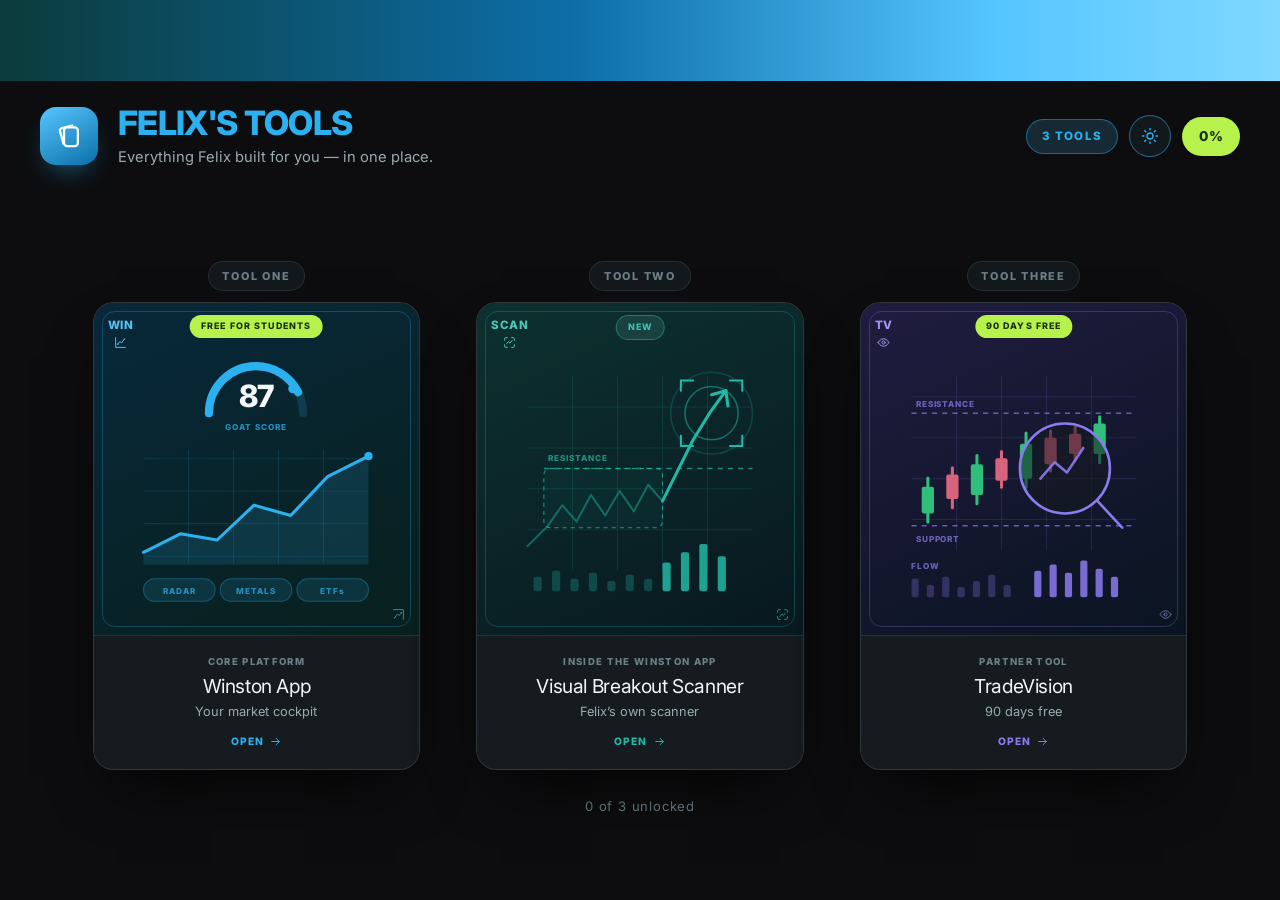
==== commit 8afd1c6a: "Lay the three tools out side by side instead of as a rotating deck Replaces the fanned carousel with" ====
--- a/index.html
+++ b/index.html
@@ -75,15 +75,7 @@
     </header>
 
     <main class="stage">
-
-      <div class="deck" id="deck"></div>
-
-      <nav class="deck-nav" aria-label="Choose a tool">
-        <button class="nav-btn" id="prevBtn" type="button" aria-label="Previous tool"></button>
-        <div class="dots" id="dots"></div>
-        <button class="nav-btn" id="nextBtn" type="button" aria-label="Next tool"></button>
-      </nav>
-
+      <div class="tools" id="tools"></div>
       <p class="deck-status" id="deckStatus"></p>
     </main>
 
--- a/assets/styles.css
+++ b/assets/styles.css
@@ -160,13 +160,13 @@
 }
 
 .masthead {
-  padding: 1.4rem clamp(1rem, 4vw, 2.5rem) 0.4rem;
+  padding: 1.5rem clamp(1rem, 4vw, 2.5rem) 0.6rem;
 }
 
 .masthead__row {
   display: flex;
   align-items: center;
-  gap: 1rem;
+  gap: 1rem 1.25rem;
   flex-wrap: wrap;
   max-width: 1240px;
   margin-inline: auto;
@@ -205,7 +205,7 @@
 }
 
 .masthead p {
-  margin: 0.3rem 0 0;
+  margin: 0.35rem 0 0;
   font-size: 0.92rem;
   color: var(--text-muted);
 }
@@ -247,7 +247,7 @@
 }
 
 /* ==========================================================================
-   Stage + deck
+   Stage + the three tools, side by side
    ========================================================================== */
 
 .stage {
@@ -256,17 +256,53 @@
   flex-direction: column;
   align-items: center;
   justify-content: center;
-  gap: clamp(1rem, 2.5vh, 1.75rem);
-  padding: clamp(1rem, 3vh, 2.25rem) 1rem clamp(1.25rem, 3vh, 2rem);
-}
-
-.deck {
-  position: relative;
-  width: min(100%, 1000px);
-  height: var(--card-h);
-  perspective: 1800px;
-  --card-h: clamp(340px, 58vh, 600px);
-  --card-w: calc(var(--card-h) * 0.7);
+  gap: clamp(1.4rem, 3vh, 2rem);
+  padding: clamp(1.25rem, 3vh, 2.25rem) clamp(1rem, 4vw, 2.5rem)
+    clamp(1.5rem, 3vh, 2.25rem);
+}
+
+.tools {
+  width: min(100%, 1120px);
+  display: grid;
+  grid-template-columns: repeat(3, minmax(0, 1fr));
+  gap: clamp(1rem, 2.4vw, 2rem);
+  align-items: start;
+  justify-items: center;
+  /* as large as the row allows, without outgrowing the viewport height */
+  --card-w-max: min(380px, calc(60vh * 0.7));
+}
+
+.tool {
+  display: grid;
+  justify-items: center;
+  gap: clamp(0.6rem, 1.2vh, 0.9rem);
+}
+
+/* "Tool one", "Tool two", "Tool three" — so the set of three reads at a glance */
+.tool__step {
+  margin: 0;
+  padding: 0.35rem 0.85rem;
+  border-radius: 999px;
+  font-size: clamp(0.6rem, 0.85vw, 0.7rem);
+  font-weight: 800;
+  letter-spacing: 0.16em;
+  text-transform: uppercase;
+  color: var(--text-faint);
+  border: 1px solid var(--border);
+  background: var(--surface);
+  white-space: nowrap;
+  transition: color 0.25s var(--ease), border-color 0.25s var(--ease);
+}
+
+.tool:hover .tool__step,
+.tool:focus-within .tool__step {
+  color: var(--text);
+  border-color: var(--border-strong);
+}
+
+.tool[data-state='done'] .tool__step {
+  color: var(--lime);
+  border-color: color-mix(in srgb, var(--lime) 45%, transparent);
 }
 
 /* ==========================================================================
@@ -274,68 +310,39 @@
    ========================================================================== */
 
 .pcard {
-  position: absolute;
-  top: 0;
-  left: 50%;
-  width: var(--card-w);
-  height: var(--card-h);
-  margin-left: calc(var(--card-w) / -2);
+  width: 100%;
+  max-width: var(--card-w-max, 340px);
+  justify-self: center;
+  aspect-ratio: 0.7;
   padding: 0;
   border: none;
   background: none;
   cursor: pointer;
-  transform-origin: 50% 118%;
-  transform: translateX(calc(var(--x) * 1%))
-    translateY(calc(var(--y) + var(--hover-y, 0px))) rotate(var(--r))
-    scale(calc(var(--s) * var(--hover-s, 1)));
-  z-index: var(--z);
-  transition: transform 0.55s var(--ease), filter 0.45s var(--ease),
-    opacity 0.45s var(--ease);
-  --x: 0;
-  --y: 0px;
-  --r: 0deg;
-  --s: 1;
-  --z: 1;
-}
-
+  transform: translateY(var(--lift, 0px)) scale(var(--zoom, 1));
+  transition: transform 0.4s var(--ease), filter 0.4s var(--ease);
+}
+
+.pcard:hover,
 .pcard:focus-visible {
+  --lift: -10px;
+  --zoom: 1.035;
   outline: none;
+}
+
+/* the press itself reads as the start of the zoom */
+.pcard:active {
+  --lift: -4px;
+  --zoom: 1.06;
+  transition-duration: 0.12s;
 }
 
 .pcard:focus-visible .pcard__face {
   box-shadow: var(--card-shadow-active), 0 0 0 3px var(--blue-bright);
 }
 
-/* Side cards sit back, dimmed and tilted, like a fanned hand.
-   Geometry (--x/--y/--r/--s/--z) is set per card in app.js so the fan works
-   for three tools or ten; these rules only set the mood. */
-.pcard[data-side='side'] {
-  filter: var(--side-filter);
-  opacity: var(--side-opacity);
-}
-
-.pcard[data-side='far'] {
-  filter: var(--side-filter);
-  opacity: calc(var(--side-opacity) * 0.45);
-}
-
-/* Anything deeper than that is parked behind the fan. */
-.pcard[data-side='hidden'] {
+.pcard.is-source {
   opacity: 0;
   pointer-events: none;
-}
-
-.pcard[data-side='side']:hover,
-.pcard[data-side='far']:hover {
-  --hover-y: -16px;
-  --hover-s: 1.05;
-  filter: var(--side-filter-hover);
-  opacity: var(--side-opacity-hover);
-}
-
-.pcard[data-side='center']:hover {
-  --hover-y: -10px;
-  --hover-s: 1.02;
 }
 
 /* Card face — a real card: white/graphite stock, thin edge, inner rule. */
@@ -353,7 +360,8 @@
   transition: box-shadow 0.45s var(--ease);
 }
 
-.pcard[data-side='center'] .pcard__face {
+.pcard:hover .pcard__face,
+.pcard:focus-visible .pcard__face {
   box-shadow: var(--card-shadow-active);
 }
 
@@ -642,7 +650,7 @@
 /* Lower half: the label */
 .pcard__label {
   flex: 0 0 auto;
-  padding: clamp(0.8rem, 1.4vw, 1.15rem);
+  padding: clamp(0.95rem, 1.5vw, 1.25rem) clamp(0.9rem, 1.4vw, 1.2rem);
   text-align: center;
   border-top: 1px solid var(--border);
   background: var(--card-face);
@@ -659,7 +667,7 @@
 
 .pcard__name {
   display: block;
-  margin: 0.25rem 0 0;
+  margin: 0.35rem 0 0;
   font-size: clamp(0.98rem, 1.5vw, 1.3rem);
   line-height: 1.15;
   letter-spacing: -0.02em;
@@ -667,13 +675,13 @@
 
 .pcard__tagline {
   display: block;
-  margin: 0.2rem 0 0;
+  margin: 0.3rem 0 0;
   font-size: clamp(0.72rem, 1vw, 0.85rem);
   color: var(--text-muted);
 }
 
 .pcard__hint {
-  margin: 0.65rem 0 0;
+  margin: 0.8rem 0 0;
   display: flex;
   align-items: center;
   justify-content: center;
@@ -693,7 +701,7 @@
   height: 13px;
 }
 
-.pcard[data-side='center'] .pcard__hint {
+.pcard__hint {
   opacity: 1;
   transform: none;
 }
@@ -732,79 +740,12 @@
 }
 
 /* ==========================================================================
-   Nav
+   Progress line
    ========================================================================== */
-
-.deck-nav {
-  position: relative;
-  z-index: 10;
-  display: flex;
-  align-items: center;
-  gap: 1.1rem;
-}
-
-.nav-btn {
-  width: 34px;
-  height: 34px;
-  border-radius: 50%;
-  display: grid;
-  place-items: center;
-  cursor: pointer;
-  border: 1px solid var(--border-strong);
-  background: transparent;
-  color: var(--text-muted);
-  transition: color 0.2s var(--ease), border-color 0.2s var(--ease),
-    transform 0.2s var(--ease);
-}
-
-.nav-btn:hover {
-  color: var(--text);
-  border-color: var(--text-faint);
-  transform: scale(1.06);
-}
-
-.nav-btn svg {
-  width: 15px;
-  height: 15px;
-}
-
-.dots {
-  display: flex;
-  align-items: center;
-  gap: 0.55rem;
-}
-
-.dot {
-  width: 7px;
-  height: 7px;
-  padding: 0;
-  border: none;
-  border-radius: 50%;
-  cursor: pointer;
-  background: var(--text-faint);
-  opacity: 0.45;
-  transition: opacity 0.25s var(--ease), transform 0.25s var(--ease),
-    background-color 0.25s var(--ease);
-}
-
-.dot:hover {
-  opacity: 0.8;
-}
-
-.dot[aria-current='true'] {
-  opacity: 1;
-  transform: scale(1.5);
-  background: var(--text);
-}
-
-.dot[data-state='done'] {
-  background: var(--lime-chip-bg);
-  opacity: 1;
-}
 
 .deck-status {
   margin: 0;
-  font-size: 0.78rem;
+  font-size: 0.82rem;
   letter-spacing: 0.06em;
   color: var(--text-faint);
 }
@@ -871,7 +812,7 @@
 
 .detail {
   position: relative;
-  width: min(680px, 100%);
+  width: min(720px, 100%);
   max-height: 100%;
   overflow-y: auto;
   border-radius: var(--radius-lg);
@@ -911,7 +852,7 @@
 .detail__head {
   position: relative;
   overflow: hidden;
-  padding: 1.7rem 1.8rem 1.5rem;
+  padding: 1.7rem 4.2rem 1.6rem 1.8rem;
   display: flex;
   gap: 1rem;
   align-items: flex-start;
@@ -1028,13 +969,13 @@
 .detail__body {
   background: var(--surface);
   border-top: 1px solid var(--border);
-  padding: 1.6rem 1.8rem 1.8rem;
-  display: grid;
-  gap: 1.5rem;
+  padding: 1.7rem 1.8rem 1.9rem;
+  display: grid;
+  gap: 1.7rem;
 }
 
 .block h3 {
-  margin: 0 0 0.75rem;
+  margin: 0 0 0.9rem;
   font-size: 0.72rem;
   font-weight: 800;
   letter-spacing: 0.14em;
@@ -1047,12 +988,12 @@
   margin: 0;
   padding: 0;
   display: grid;
-  gap: 0.5rem;
+  gap: 0.7rem;
 }
 
 .highlights li {
   display: flex;
-  gap: 0.6rem;
+  gap: 0.7rem;
   align-items: flex-start;
   font-size: 0.95rem;
   color: var(--text-muted);
@@ -1072,16 +1013,16 @@
   margin: 0;
   padding: 0;
   display: grid;
-  gap: 0.7rem;
+  gap: 0.85rem;
 }
 
 .steps li {
   counter-increment: step;
   display: grid;
   grid-template-columns: 30px minmax(0, 1fr);
-  gap: 0.8rem;
+  gap: 0.85rem;
   align-items: start;
-  padding: 0.85rem 1rem;
+  padding: 0.95rem 1.1rem;
   border-radius: var(--radius);
   background: var(--surface-2);
   border: 1px solid var(--border);
@@ -1106,17 +1047,19 @@
 
 .steps strong.step__title {
   display: block;
-  margin-bottom: 0.1rem;
+  margin-bottom: 0.25rem;
 }
 
 .steps p {
   margin: 0;
   font-size: 0.93rem;
+  line-height: 1.55;
   color: var(--text-muted);
 }
 
 .callout {
-  padding: 0.95rem 1.1rem;
+  margin: 0;
+  padding: 1rem 1.15rem;
   border-radius: var(--radius);
   border: 1px solid color-mix(in srgb, var(--blue) 30%, transparent);
   background: color-mix(in srgb, var(--blue) 8%, var(--surface));
@@ -1181,20 +1124,21 @@
 }
 
 .support {
-  padding: 1.1rem 1.2rem;
+  padding: 1.2rem 1.3rem;
   border-radius: var(--radius);
   background: var(--surface-2);
   border: 1px solid var(--border);
 }
 
 .support h4 {
-  margin: 0 0 0.3rem;
+  margin: 0 0 0.4rem;
   font-size: 0.98rem;
 }
 
 .support p {
-  margin: 0 0 0.7rem;
+  margin: 0 0 0.95rem;
   font-size: 0.9rem;
+  line-height: 1.55;
   color: var(--text-muted);
 }
 
@@ -1273,13 +1217,9 @@
 }
 
 .confirm-hint {
+  margin: 0.9rem 0 0;
   font-size: 0.82rem;
-  color: var(--text-faint);
-  margin: 0;
-}
-
-.source-link {
-  font-size: 0.8rem;
+  line-height: 1.45;
   color: var(--text-faint);
 }
 
@@ -1287,20 +1227,40 @@
    Responsive
    ========================================================================== */
 
+@media (max-width: 900px) {
+  .tools {
+    gap: 1rem;
+  }
+}
+
 @media (max-width: 700px) {
-  .deck {
-    --card-h: clamp(300px, 46vh, 420px);
-    --card-w: min(calc(var(--card-h) * 0.7), 62vw);
+  .tools {
+    grid-template-columns: minmax(0, 1fr);
+    gap: 1.6rem;
+    max-width: 340px;
+  }
+
+  .stage {
+    justify-content: flex-start;
   }
 
   .masthead__meta {
     margin-left: 0;
   }
 
-  .detail__head,
+  .detail__head {
+    padding: 1.4rem 3.6rem 1.3rem 1.2rem;
+  }
+
   .detail__body {
     padding-inline: 1.15rem;
   }
+
+  .detail__head .close {
+    top: 0.7rem;
+    right: 0.7rem;
+  }
+
 }
 
 @media (prefers-reduced-motion: reduce) {
